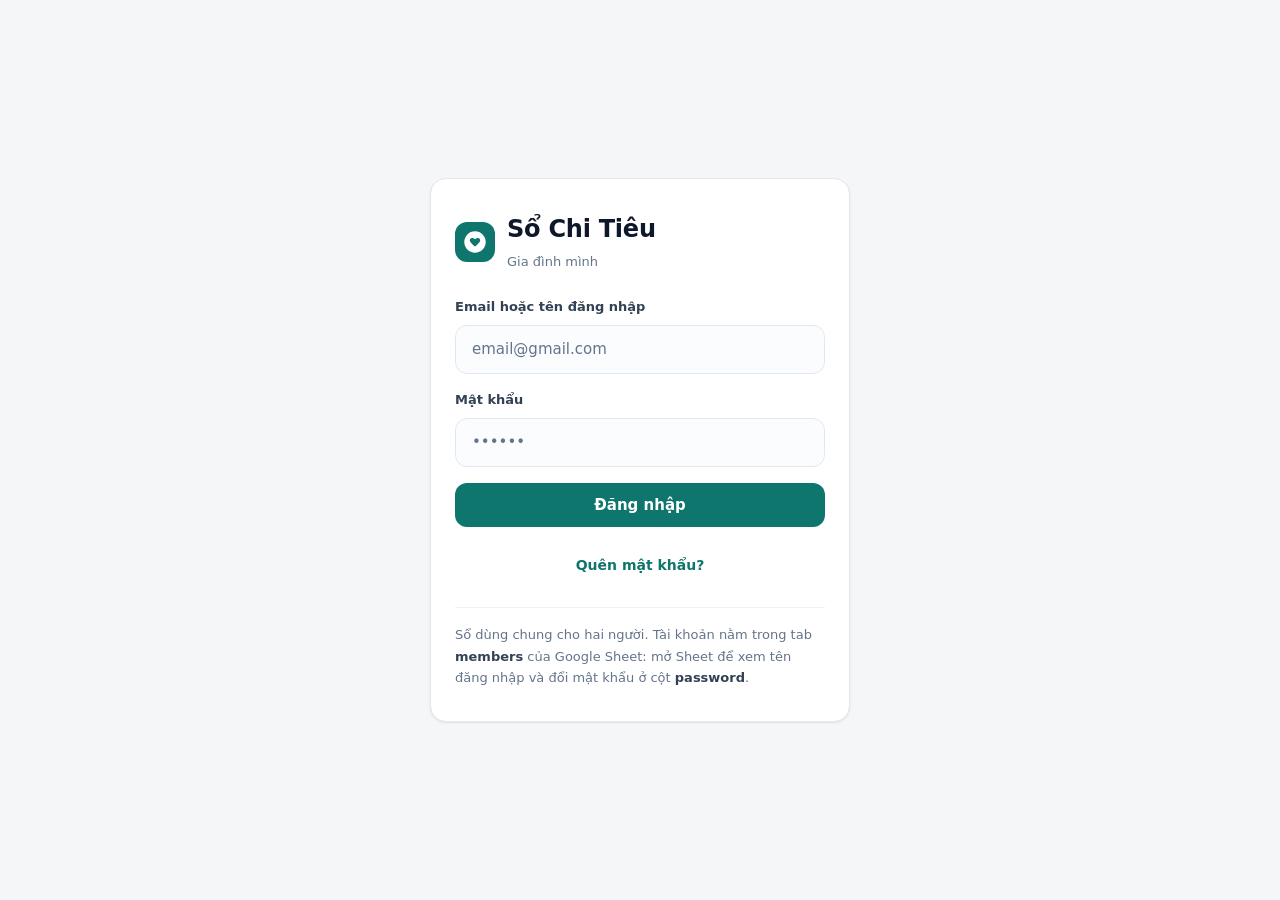
==== index.html @ 14a3bbaa "Giam tai: poll 30s, bo ensureSheets o moi request, ghi chu gioi han hosting" ====
﻿<!DOCTYPE html>
<html lang="vi">
<head>
  <meta charset="utf-8">
  <meta name="viewport" content="width=device-width, initial-scale=1, viewport-fit=cover">
  <meta name="theme-color" content="#F4F6F8">
  <title>Sổ Chi Tiêu Gia Đình</title>
  <link rel="icon" type="image/svg+xml" href="assets/favicon.svg">
  <link rel="stylesheet" href="assets/app.css?v=20261121c">
</head>
<body>

  <!-- ===== Đăng nhập ===== -->
  <div class="login-shell" id="loginView" hidden>
    <main class="login-card">
      <div class="login-brand">
        <span class="brand-mark" aria-hidden="true">
          <svg class="od-icon" style="--od-icon-size:28px" viewBox="0 0 24 24" fill="currentColor" aria-hidden="true" focusable="false"><path fill-rule="evenodd" clip-rule="evenodd" d="M21.2 12a9.2 9.2 0 1 1-18.4 0 9.2 9.2 0 0 1 18.4 0ZM12 15.8C10.7 14.9 8.2 13 7.6 11.2C7.2 9.7 8.1 8.5 9.5 8.5C10.5 8.5 11.4 9 12 9.7C12.6 9 13.5 8.5 14.5 8.5C15.9 8.5 16.8 9.7 16.4 11.2C15.8 13 13.3 14.9 12 15.8Z"/></svg>
        </span>
        <div>
          <h1 class="login-title">Sổ Chi Tiêu</h1>
          <p class="login-sub">Gia đình mình</p>
        </div>
      </div>

      <form class="login-form" id="loginForm" novalidate>
        <div class="field">
          <label for="loginEmail">Email hoặc tên đăng nhập</label>
          <input class="input" id="loginEmail" type="text" placeholder="email@gmail.com" autocomplete="username" spellcheck="false">
        </div>
        <div class="field">
          <label for="loginPass">Mật khẩu</label>
          <input class="input" id="loginPass" type="password" placeholder="••••••" autocomplete="current-password">
        </div>
        <div class="form-alert" id="loginAlert" role="alert" hidden>
          <svg class="od-icon" style="--od-icon-size:16px" viewBox="0 0 24 24" fill="none" stroke="currentColor" stroke-width="1.5" stroke-linecap="round" stroke-linejoin="round" aria-hidden="true"><path d="M12 4 3.2 20h17.6L12 4Z"/><path d="M12 10.2v4"/><path d="M12 17.3v.1"/></svg>
          <span>Email hoặc mật khẩu không đúng.</span>
        </div>
        <button class="btn btn--primary btn--block" id="loginBtn" type="submit">Đăng nhập</button>
        <div class="login-row" style="justify-content:center">
          <button class="btn btn--ghost btn--sm" type="button" data-act="forgot" style="color:var(--teal)">Quên mật khẩu?</button>
        </div>
      </form>

      <p class="login-hint">
        Sổ dùng chung cho hai người. Tài khoản nằm trong tab <b>members</b> của Google Sheet:
        mở Sheet để xem tên đăng nhập và đổi mật khẩu ở cột <b>password</b>.
      </p>
    </main>
  </div>

  <!-- ===== Ứng dụng ===== -->
  <div class="app" id="appView" hidden>
    <aside class="sidebar">
      <div class="brand">
        <span class="brand-mark" aria-hidden="true">
          <svg class="od-icon" style="--od-icon-size:26px" viewBox="0 0 24 24" fill="currentColor" aria-hidden="true" focusable="false"><path fill-rule="evenodd" clip-rule="evenodd" d="M21.2 12a9.2 9.2 0 1 1-18.4 0 9.2 9.2 0 0 1 18.4 0ZM12 15.8C10.7 14.9 8.2 13 7.6 11.2C7.2 9.7 8.1 8.5 9.5 8.5C10.5 8.5 11.4 9 12 9.7C12.6 9 13.5 8.5 14.5 8.5C15.9 8.5 16.8 9.7 16.4 11.2C15.8 13 13.3 14.9 12 15.8Z"/></svg>
        </span>
        <span class="brand-text">
          <span class="brand-name">Sổ Chi Tiêu</span>
          <span class="brand-sub">Gia đình mình</span>
        </span>
      </div>
      <nav class="side-nav" id="sideNav" aria-label="Điều hướng chính"></nav>
      <button class="side-user" id="sideUser" type="button" data-act="open-account" aria-label="Mở tài khoản"></button>
    </aside>

    <div class="app-body">
      <header class="topbar">
        <div class="brand brand--compact">
          <span class="brand-mark" aria-hidden="true">
            <svg class="od-icon" style="--od-icon-size:24px" viewBox="0 0 24 24" fill="currentColor" aria-hidden="true" focusable="false"><path fill-rule="evenodd" clip-rule="evenodd" d="M21.2 12a9.2 9.2 0 1 1-18.4 0 9.2 9.2 0 0 1 18.4 0ZM12 15.8C10.7 14.9 8.2 13 7.6 11.2C7.2 9.7 8.1 8.5 9.5 8.5C10.5 8.5 11.4 9 12 9.7C12.6 9 13.5 8.5 14.5 8.5C15.9 8.5 16.8 9.7 16.4 11.2C15.8 13 13.3 14.9 12 15.8Z"/></svg>
          </span>
          <span class="brand-text">
            <span class="brand-name">Sổ Chi Tiêu</span>
            <span class="brand-sub">Gia đình mình</span>
          </span>
        </div>
        <button class="avatar-btn" id="topAvatar" type="button" data-act="open-account" aria-label="Mở tài khoản"></button>
      </header>

      <main class="content" id="content" tabindex="-1"></main>

      <nav class="tabbar" id="tabbar" aria-label="Điều hướng chính"></nav>
    </div>
  </div>

  <!-- ===== Thêm thu nhập ===== -->
  <dialog class="sheet" id="incomeSheet" aria-labelledby="incomeTitle">
    <div class="sheet-grip" aria-hidden="true"></div>
    <div class="sheet-head">
      <div>
        <h2 id="incomeTitle">Thêm thu nhập</h2>
        <p class="sheet-sub" id="incomeSheetSub">Khoản tiền này sẽ cộng vào số dư chung.</p>
      </div>
      <button class="btn-icon" type="button" data-close aria-label="Đóng">
        <svg class="od-icon" style="--od-icon-size:20px" viewBox="0 0 24 24" fill="none" stroke="currentColor" stroke-width="1.5" stroke-linecap="round" stroke-linejoin="round"><path d="M6 6l12 12M18 6 6 18"/></svg>
      </button>
    </div>
    <form id="incomeForm" class="sheet-form" novalidate>
      <div class="sheet-body">
        <div class="field">
          <label for="incAmount">Số tiền</label>
          <div class="amount-field">
            <input id="incAmount" name="amount" inputmode="numeric" autocomplete="off" placeholder="0" aria-describedby="incAmountErr">
            <span class="amount-unit" aria-hidden="true">₫</span>
          </div>
          <p class="field-error" id="incAmountErr" hidden></p>
        </div>
        <div class="field">
          <label for="incDate">Ngày nhận</label>
          <input class="input" id="incDate" name="date" type="date">
        </div>
        <fieldset class="field">
          <legend>Người kiếm</legend>
          <div class="seg" id="incMember"></div>
        </fieldset>
        <div class="field">
          <label for="incNote">Ghi chú <span class="opt">(không bắt buộc)</span></label>
          <input class="input" id="incNote" name="note" maxlength="80" placeholder="Ví dụ: Lương tháng 11">
        </div>
      </div>
      <div class="sheet-foot">
        <button class="btn btn--primary btn--block" type="submit" id="incomeSubmit">Lưu</button>
      </div>
    </form>
  </dialog>

  <!-- ===== Thao tác khoản thu ===== -->
  <dialog class="sheet" id="incomeMenu" aria-labelledby="incomeMenuTitle">
    <div class="sheet-grip" aria-hidden="true"></div>
    <div class="sheet-head">
      <div>
        <h2 id="incomeMenuTitle">Khoản thu</h2>
        <p class="sheet-sub" id="incomeMenuSub"></p>
      </div>
      <button class="btn-icon" type="button" data-close aria-label="Đóng">
        <svg class="od-icon" style="--od-icon-size:20px" viewBox="0 0 24 24" fill="none" stroke="currentColor" stroke-width="1.5" stroke-linecap="round" stroke-linejoin="round"><path d="M6 6l12 12M18 6 6 18"/></svg>
      </button>
    </div>
    <div class="sheet-body menu-list" id="incomeMenuBody"></div>
  </dialog>

  <!-- ===== Tạo yêu cầu chi ===== -->
  <dialog class="sheet" id="expenseSheet" aria-labelledby="expenseTitle">
    <div class="sheet-grip" aria-hidden="true"></div>
    <div class="sheet-head">
      <div>
        <h2 id="expenseTitle">Tạo yêu cầu chi</h2>
        <p class="sheet-sub" id="expenseSheetSub">Cả hai cùng duyệt trước khi mua.</p>
      </div>
      <button class="btn-icon" type="button" data-close aria-label="Đóng">
        <svg class="od-icon" style="--od-icon-size:20px" viewBox="0 0 24 24" fill="none" stroke="currentColor" stroke-width="1.5" stroke-linecap="round" stroke-linejoin="round"><path d="M6 6l12 12M18 6 6 18"/></svg>
      </button>
    </div>
    <form id="expenseForm" class="sheet-form" novalidate>
      <div class="sheet-body">
        <div class="field">
          <label for="expTitle">Mua gì?</label>
          <input class="input" id="expTitle" name="title" maxlength="70" placeholder="Ví dụ: Máy hút bụi" aria-describedby="expTitleErr">
          <p class="field-error" id="expTitleErr" hidden></p>
        </div>
        <div class="field">
          <label for="expAmount">Số tiền</label>
          <div class="amount-field">
            <input id="expAmount" name="amount" inputmode="numeric" autocomplete="off" placeholder="0" aria-describedby="expAmountErr">
            <span class="amount-unit" aria-hidden="true">₫</span>
          </div>
          <p class="field-error" id="expAmountErr" hidden></p>
        </div>
        <div class="field">
          <label for="expCategory">Nhóm chi</label>
          <select class="input" id="expCategory" name="category">
            <optgroup label="Sinh hoạt">
              <option value="home">Nhà ở</option>
              <option value="utilities">Hóa đơn &amp; tiện ích</option>
              <option value="food">Ăn uống</option>
              <option value="transport">Đi lại</option>
              <option value="shopping">Mua sắm</option>
              <option value="pets">Thú cưng</option>
            </optgroup>
            <optgroup label="Gia đình">
              <option value="health">Sức khỏe</option>
              <option value="education">Giáo dục</option>
              <option value="gifts">Quà tặng &amp; hiếu hỉ</option>
            </optgroup>
            <optgroup label="Giải trí">
              <option value="entertainment">Giải trí</option>
              <option value="travel">Du lịch</option>
            </optgroup>
            <option value="other" selected>Khác</option>
          </select>
          <p class="field-hint">Chọn nhóm gần nhất, ghi cụ thể ở lý do.</p>
        </div>
        <div class="field">
          <label for="expReason">Lý do</label>
          <textarea class="textarea" id="expReason" name="reason" rows="3" maxlength="240" placeholder="Vì sao cần mua khoản này?" aria-describedby="expReasonErr"></textarea>
          <p class="field-error" id="expReasonErr" hidden></p>
        </div>
        <div class="form-note" id="expNotice"></div>
      </div>
      <div class="sheet-foot">
        <button class="btn btn--primary btn--block" type="submit" id="expenseSubmit">Gửi yêu cầu</button>
      </div>
    </form>
  </dialog>

  <!-- ===== Chi tiết yêu cầu ===== -->
  <dialog class="sheet" id="detailSheet" aria-labelledby="detailHeadTitle">
    <div class="sheet-grip" aria-hidden="true"></div>
    <div class="sheet-head">
      <div>
        <h2 id="detailHeadTitle">Chi tiết yêu cầu</h2>
        <p class="sheet-sub" id="detailSub"></p>
      </div>
      <button class="btn-icon" type="button" data-close aria-label="Đóng">
        <svg class="od-icon" style="--od-icon-size:20px" viewBox="0 0 24 24" fill="none" stroke="currentColor" stroke-width="1.5" stroke-linecap="round" stroke-linejoin="round"><path d="M6 6l12 12M18 6 6 18"/></svg>
      </button>
    </div>
    <div class="sheet-body" id="detailBody"></div>
    <div class="sheet-foot">
      <div class="detail-actions" id="detailActions"></div>
    </div>
  </dialog>

  <!-- ===== Xác nhận đã mua ===== -->
  <dialog class="sheet" id="purchaseSheet" aria-labelledby="purchaseTitle">
    <div class="sheet-grip" aria-hidden="true"></div>
    <div class="sheet-head">
      <div>
        <h2 id="purchaseTitle">Xác nhận đã mua</h2>
        <p class="sheet-sub">Số dư sẽ được trừ ngay sau khi xác nhận.</p>
      </div>
      <button class="btn-icon" type="button" data-close aria-label="Đóng">
        <svg class="od-icon" style="--od-icon-size:20px" viewBox="0 0 24 24" fill="none" stroke="currentColor" stroke-width="1.5" stroke-linecap="round" stroke-linejoin="round"><path d="M6 6l12 12M18 6 6 18"/></svg>
      </button>
    </div>
    <div class="sheet-body" id="purchaseBody"></div>
    <div class="sheet-foot" id="purchaseFoot"></div>
  </dialog>

  <!-- ===== Tài khoản ===== -->
  <dialog class="sheet" id="accountSheet" aria-labelledby="accountTitle">
    <div class="sheet-grip" aria-hidden="true"></div>
    <div class="sheet-head">
      <div>
        <h2 id="accountTitle">Tài khoản</h2>
        <p class="sheet-sub">Hai người ngang quyền trong sổ này.</p>
      </div>
      <button class="btn-icon" type="button" data-close aria-label="Đóng">
        <svg class="od-icon" style="--od-icon-size:20px" viewBox="0 0 24 24" fill="none" stroke="currentColor" stroke-width="1.5" stroke-linecap="round" stroke-linejoin="round"><path d="M6 6l12 12M18 6 6 18"/></svg>
      </button>
    </div>
    <div class="sheet-body" id="accountBody"></div>
  </dialog>

  <!-- ===== Bộ lọc ===== -->
  <dialog class="sheet" id="filterSheet" aria-labelledby="filterTitle">
    <div class="sheet-grip" aria-hidden="true"></div>
    <div class="sheet-head">
      <div>
        <h2 id="filterTitle">Bộ lọc</h2>
        <p class="sheet-sub" id="filterSub">Theo người và khoảng thời gian.</p>
      </div>
      <button class="btn-icon" type="button" data-close aria-label="Đóng">
        <svg class="od-icon" style="--od-icon-size:20px" viewBox="0 0 24 24" fill="none" stroke="currentColor" stroke-width="1.5" stroke-linecap="round" stroke-linejoin="round"><path d="M6 6l12 12M18 6 6 18"/></svg>
      </button>
    </div>
    <div class="sheet-body">
      <fieldset class="field">
        <legend id="filterPersonLabel">Người</legend>
        <div class="seg seg--3" id="filterPersons">
          <button class="seg-btn is-mini" type="button" data-act="filter-person" data-person="all" aria-pressed="true">Tất cả</button>
          <button class="seg-btn is-mini" type="button" data-act="filter-person" data-person="minh" aria-pressed="false">Minh</button>
          <button class="seg-btn is-mini" type="button" data-act="filter-person" data-person="lan" aria-pressed="false">Lan</button>
        </div>
      </fieldset>
      <fieldset class="field">
        <legend>Khoảng thời gian</legend>
        <div class="filter-presets" id="filterPresets">
          <button class="seg-btn is-mini" type="button" data-act="filter-preset" data-preset="all" aria-pressed="true">Tất cả</button>
          <button class="seg-btn is-mini" type="button" data-act="filter-preset" data-preset="thisMonth" aria-pressed="false">Tháng này</button>
          <button class="seg-btn is-mini" type="button" data-act="filter-preset" data-preset="lastMonth" aria-pressed="false">Tháng trước</button>
          <button class="seg-btn is-mini" type="button" data-act="filter-preset" data-preset="last3" aria-pressed="false">3 tháng gần đây</button>
        </div>
        <div class="filter-dates">
          <label class="field"><span>Từ ngày</span><input class="input" type="date" id="filterFrom" aria-describedby="filterHint filterErr"></label>
          <label class="field"><span>Đến ngày</span><input class="input" type="date" id="filterTo" aria-describedby="filterHint filterErr"></label>
        </div>
        <p class="field-hint" id="filterHint">Chọn nhanh hoặc nhập khoảng ngày.</p>
        <p class="field-error" id="filterErr" hidden></p>
      </fieldset>
    </div>
    <div class="sheet-foot">
      <button class="btn btn--secondary" type="button" data-act="filter-reset">Đặt lại</button>
      <button class="btn btn--primary" type="button" data-act="filter-apply">Áp dụng</button>
    </div>
  </dialog>

  <!-- ===== Quên mật khẩu ===== -->
  <dialog class="sheet" id="forgotSheet" aria-labelledby="forgotTitle">
    <div class="sheet-grip" aria-hidden="true"></div>
    <div class="sheet-head">
      <div>
        <h2 id="forgotTitle">Quên mật khẩu</h2>
        <p class="sheet-sub" id="forgotSub">Mật khẩu sẽ được gửi đến đúng email của tài khoản.</p>
      </div>
      <button class="btn-icon" type="button" data-close aria-label="Đóng">
        <svg class="od-icon" style="--od-icon-size:20px" viewBox="0 0 24 24" fill="none" stroke="currentColor" stroke-width="1.5" stroke-linecap="round" stroke-linejoin="round"><path d="M6 6l12 12M18 6 6 18"/></svg>
      </button>
    </div>
    <form id="forgotForm" class="sheet-form" novalidate>
      <div class="sheet-body">
        <div class="forgot-fields" id="forgotFields">
          <div class="field">
            <label for="forgotEmail">Email tài khoản</label>
            <input class="input" id="forgotEmail" type="email" autocomplete="email" inputmode="email" spellcheck="false" placeholder="email@gmail.com" aria-describedby="forgotEmailErr">
            <p class="field-error" id="forgotEmailErr" hidden></p>
          </div>
          <p class="form-note">
            <svg class="od-icon" style="--od-icon-size:16px" viewBox="0 0 24 24" fill="none" stroke="currentColor" stroke-width="1.5" stroke-linecap="round" stroke-linejoin="round" aria-hidden="true"><circle cx="12" cy="12" r="8.4"/><path d="M12 11v5"/><path d="M12 8.1v.1"/></svg>
            <span>Hệ thống gửi đến chính email này, không gửi cho người còn lại.</span>
          </p>
        </div>
        <div class="forgot-done" id="forgotDone" role="status" tabindex="-1" hidden>
          <span class="quiet-check" aria-hidden="true">
            <svg class="od-icon" style="--od-icon-size:18px" viewBox="0 0 24 24" fill="none" stroke="currentColor" stroke-width="1.5" stroke-linecap="round" stroke-linejoin="round"><path d="m5 12.6 4.4 4.4L19 7.5"/></svg>
          </span>
          <div>
            <p class="forgot-done-title">Đã gửi mật khẩu</p>
            <p class="forgot-done-text" id="forgotDoneText"></p>
            <p class="forgot-done-foot">Kiểm tra hộp thư đến và thư rác nếu chưa thấy email. Nếu không phải bạn yêu cầu, hãy bỏ qua email này.</p>
          </div>
        </div>
      </div>
      <div class="sheet-foot">
        <button class="btn btn--secondary" type="button" data-close id="forgotClose">Đóng</button>
        <button class="btn btn--primary" type="submit" id="forgotSubmit">Gửi mật khẩu</button>
      </div>
    </form>
  </dialog>

  <!-- ===== Hộp thoại xác nhận ===== -->
  <dialog class="sheet" id="confirmSheet" aria-labelledby="confirmTitle">
    <div class="sheet-grip" aria-hidden="true"></div>
    <div class="sheet-head">
      <div>
        <h2 id="confirmTitle">Xác nhận</h2>
      </div>
      <button class="btn-icon" type="button" data-close aria-label="Đóng">
        <svg class="od-icon" style="--od-icon-size:20px" viewBox="0 0 24 24" fill="none" stroke="currentColor" stroke-width="1.5" stroke-linecap="round" stroke-linejoin="round"><path d="M6 6l12 12M18 6 6 18"/></svg>
      </button>
    </div>
    <div class="sheet-body">
      <p class="purchase-q" id="confirmText"></p>
    </div>
    <div class="sheet-foot">
      <button class="btn btn--secondary" type="button" id="confirmCancel" data-close>Không, giữ lại</button>
      <button class="btn btn--danger-solid" type="button" id="confirmBtn">Xác nhận</button>
    </div>
  </dialog>

  <div class="toast" id="toast" role="status" aria-live="polite" hidden></div>

  <noscript>
    <p style="padding:24px;font-family:sans-serif">Trang này cần JavaScript để chạy prototype. Hãy mở bằng trình duyệt có bật JavaScript.</p>
  </noscript>

  <script type="module" src="assets/app.js?v=20261121c"></script>
</body>
</html>
---- assets/app.css ----
/* Sá»• Chi TiÃªu Gia ÄÃ¬nh â€” giao diá»‡n dÃ¹ng chung */

@font-face { font-family: 'Be Vietnam Pro'; font-style: normal; font-weight: 300; font-display: swap; src: url('./fonts/be-vietnam-pro-300-latin.woff2') format('woff2'); unicode-range: U+0000-00FF, U+0131, U+0152-0153, U+02BB-02BC, U+02C6, U+02DA, U+02DC, U+0304, U+0308, U+0329, U+2000-206F, U+2074, U+20AC, U+2122, U+2191, U+2193, U+2212, U+2215, U+FEFF, U+FFFD; }
@font-face { font-family: 'Be Vietnam Pro'; font-style: normal; font-weight: 300; font-display: swap; src: url('./fonts/be-vietnam-pro-300-vietnamese.woff2') format('woff2'); unicode-range: U+0102-0103, U+0110-0111, U+0128-0129, U+0168-0169, U+01A0-01A1, U+01AF-01B0, U+0300-0301, U+0303-0304, U+0306-0309, U+0323, U+0329, U+1EA0-1EF9, U+20AB; }
@font-face { font-family: 'Be Vietnam Pro'; font-style: normal; font-weight: 400; font-display: swap; src: url('./fonts/be-vietnam-pro-400-latin.woff2') format('woff2'); unicode-range: U+0000-00FF, U+0131, U+0152-0153, U+02BB-02BC, U+02C6, U+02DA, U+02DC, U+0304, U+0308, U+0329, U+2000-206F, U+2074, U+20AC, U+2122, U+2191, U+2193, U+2212, U+2215, U+FEFF, U+FFFD; }
@font-face { font-family: 'Be Vietnam Pro'; font-style: normal; font-weight: 400; font-display: swap; src: url('./fonts/be-vietnam-pro-400-vietnamese.woff2') format('woff2'); unicode-range: U+0102-0103, U+0110-0111, U+0128-0129, U+0168-0169, U+01A0-01A1, U+01AF-01B0, U+0300-0301, U+0303-0304, U+0306-0309, U+0323, U+0329, U+1EA0-1EF9, U+20AB; }
@font-face { font-family: 'Be Vietnam Pro'; font-style: normal; font-weight: 500; font-display: swap; src: url('./fonts/be-vietnam-pro-500-latin.woff2') format('woff2'); unicode-range: U+0000-00FF, U+0131, U+0152-0153, U+02BB-02BC, U+02C6, U+02DA, U+02DC, U+0304, U+0308, U+0329, U+2000-206F, U+2074, U+20AC, U+2122, U+2191, U+2193, U+2212, U+2215, U+FEFF, U+FFFD; }
@font-face { font-family: 'Be Vietnam Pro'; font-style: normal; font-weight: 500; font-display: swap; src: url('./fonts/be-vietnam-pro-500-vietnamese.woff2') format('woff2'); unicode-range: U+0102-0103, U+0110-0111, U+0128-0129, U+0168-0169, U+01A0-01A1, U+01AF-01B0, U+0300-0301, U+0303-0304, U+0306-0309, U+0323, U+0329, U+1EA0-1EF9, U+20AB; }
@font-face { font-family: 'Be Vietnam Pro'; font-style: normal; font-weight: 600; font-display: swap; src: url('./fonts/be-vietnam-pro-600-latin.woff2') format('woff2'); unicode-range: U+0000-00FF, U+0131, U+0152-0153, U+02BB-02BC, U+02C6, U+02DA, U+02DC, U+0304, U+0308, U+0329, U+2000-206F, U+2074, U+20AC, U+2122, U+2191, U+2193, U+2212, U+2215, U+FEFF, U+FFFD; }
@font-face { font-family: 'Be Vietnam Pro'; font-style: normal; font-weight: 600; font-display: swap; src: url('./fonts/be-vietnam-pro-600-vietnamese.woff2') format('woff2'); unicode-range: U+0102-0103, U+0110-0111, U+0128-0129, U+0168-0169, U+01A0-01A1, U+01AF-01B0, U+0300-0301, U+0303-0304, U+0306-0309, U+0323, U+0329, U+1EA0-1EF9, U+20AB; }
@font-face { font-family: 'Be Vietnam Pro'; font-style: normal; font-weight: 700; font-display: swap; src: url('./fonts/be-vietnam-pro-700-latin.woff2') format('woff2'); unicode-range: U+0000-00FF, U+0131, U+0152-0153, U+02BB-02BC, U+02C6, U+02DA, U+02DC, U+0304, U+0308, U+0329, U+2000-206F, U+2074, U+20AC, U+2122, U+2191, U+2193, U+2212, U+2215, U+FEFF, U+FFFD; }
@font-face { font-family: 'Be Vietnam Pro'; font-style: normal; font-weight: 700; font-display: swap; src: url('./fonts/be-vietnam-pro-700-vietnamese.woff2') format('woff2'); unicode-range: U+0102-0103, U+0110-0111, U+0128-0129, U+0168-0169, U+01A0-01A1, U+01AF-01B0, U+0300-0301, U+0303-0304, U+0306-0309, U+0323, U+0329, U+1EA0-1EF9, U+20AB; }
@font-face { font-family: 'Be Vietnam Pro'; font-style: normal; font-weight: 800; font-display: swap; src: url('./fonts/be-vietnam-pro-800-latin.woff2') format('woff2'); unicode-range: U+0000-00FF, U+0131, U+0152-0153, U+02BB-02BC, U+02C6, U+02DA, U+02DC, U+0304, U+0308, U+0329, U+2000-206F, U+2074, U+20AC, U+2122, U+2191, U+2193, U+2212, U+2215, U+FEFF, U+FFFD; }
@font-face { font-family: 'Be Vietnam Pro'; font-style: normal; font-weight: 800; font-display: swap; src: url('./fonts/be-vietnam-pro-800-vietnamese.woff2') format('woff2'); unicode-range: U+0102-0103, U+0110-0111, U+0128-0129, U+0168-0169, U+01A0-01A1, U+01AF-01B0, U+0300-0301, U+0303-0304, U+0306-0309, U+0323, U+0329, U+1EA0-1EF9, U+20AB; }

/* ===== Layout primitives (structure only) ===== */
@layer od-layout {
  [hidden]:not([hidden='until-found' i]) { display: none !important; }
  dialog:not([open]) { display: none !important; }

  :where(.od-stack,.od-row,.od-row-top,.od-cluster,.od-grid,.od-field,.od-stat,.od-cell,.od-tile) > :where(*) { min-width: 0; }

  .od-stack   { display: flex; flex-direction: column; gap: var(--od-gap, 8px); }
  .od-row     { display: flex; align-items: center; gap: var(--od-gap, 8px); }
  .od-row-top { display: flex; align-items: flex-start; gap: var(--od-gap, 8px); }
  .od-cluster { display: flex; flex-wrap: wrap; align-items: center; gap: var(--od-gap, 8px); }
  .od-fill    { flex: 1 1 0; min-width: 0; }
  .od-fixed   { flex: none; }
  .od-grid    { display: grid; gap: var(--od-gap, 12px); grid-template-columns: repeat(var(--od-cols, 3), minmax(0, 1fr)); }

  .od-stat, .od-field, .od-cell { display: grid; gap: var(--od-gap, 2px); }
  :where(.od-stat,.od-field,.od-cell) > :where(*) { display: block; }
  .od-tile { display: grid; grid-template-rows: auto 1fr; }
  :where(.od-tile) > :where(*) { display: block; }

  .od-media { display: block; width: 100%; height: auto; aspect-ratio: var(--od-ratio, auto); }
  .od-media-cover { object-fit: cover; }

  .od-icon { display: inline-block; inline-size: var(--od-icon-size, 1em); block-size: var(--od-icon-size, 1em); flex: none; vertical-align: -0.15em; }

  .od-truncate { display: block; max-width: 100%; overflow: hidden; white-space: nowrap; text-overflow: ellipsis; }
  .od-clamp-2, .od-clamp-3 { display: -webkit-box; -webkit-box-orient: vertical; overflow: hidden; overflow-wrap: anywhere; }
  .od-clamp-2 { -webkit-line-clamp: 2; }
  .od-clamp-3 { -webkit-line-clamp: 3; }
  .od-nowrap  { white-space: nowrap; }

  .od-screen { display: grid; grid-template-rows: auto minmax(0, 1fr) auto; height: 100%; }
  .od-scroll { overflow-y: auto; overscroll-behavior: contain; min-height: 0; }

  .od-rail { display: flex; gap: var(--od-gap, 8px); overflow-x: auto; scroll-snap-type: x proximity; scrollbar-width: none;
             padding-inline: var(--od-rail-pad, 16px); scroll-padding-inline: var(--od-rail-pad, 16px); }
  .od-rail::-webkit-scrollbar { display: none; }
  :where(.od-rail) > :where(*) { flex: none; scroll-snap-align: start; }
  :where(.od-rail) > :where(:last-child) { margin-inline-end: var(--od-rail-pad, 16px); }

  .od-spacer { flex: none; visibility: hidden; pointer-events: none; }
  .od-touch  { min-width: 44px; min-height: 44px; }
}
:root [hidden]:where(:not([hidden='until-found' i])) { display: none; }
/* /OD-LAYOUT-PRIMITIVES v1 */

/* ===== Tokens ===== */
:root {
  --canvas: #F4F6F8;
  --card: #FFFFFF;
  --ink: #0F172A;
  --ink-2: #334155;
  --muted: #64748B;
  --line: #E2E8F0;
  --line-soft: #EEF2F6;

  --teal: #0F766E;
  --teal-hover: #115E59;
  --teal-deep: #0E6B63;
  --teal-tint: #CCFBF1;
  --teal-tint-soft: #F0FDFA;

  --income: #059669;
  --income-text: #047857;
  --income-tint: #D1FAE5;
  --expense: #DC2626;
  --expense-tint: #FEE2E2;

  --amber-ink: #B45309;
  --amber-bg: #FEF3C7;
  --blue-ink: #1D4ED8;
  --blue-bg: #DBEAFE;
  --slate-ink: #475569;
  --slate-bg: #F1F5F9;
  --red-ink: #B91C1C;
  --red-deep: #991B1B;
  --red-bg: #FEE2E2;
  --gray-ink: #526074;
  --gray-bg: #F1F5F9;

  --muted-strong: #5B6B7F;
  --line-strong: #CBD5E1;
  --surface-subtle: #F8FAFC;
  --surface-field: #FBFCFD;
  --surface-disabled: #E9EEF3;
  --danger-border: #F87171;
  --danger-surface: #FFFBFB;
  --danger-line: #FECACA;
  --red-soft: #FFF1F2;
  --teal-line: #A7F3D0;
  --amber-line: #FDE68A;
  --amber-surface: #FFFBEB;
  --amber-deep: #78350F;
  --teal-bright: #5EEAD4;
  --ink-inverse: #F8FAFC;
  --on-brand: #FFFFFF;
  --on-brand-soft: rgba(255, 255, 255, .88);
  --on-brand-muted: rgba(255, 255, 255, .86);
  --on-brand-line: rgba(255, 255, 255, .2);
  --overlay: rgba(15, 23, 42, .44);
  --focus-halo: rgba(15, 118, 110, .14);
  --hero-overlay: rgba(0, 0, 0, .18);

  --text-caption: 13px;
  --text-control: 14px;
  --text-body: 15px;
  --text-title: 16px;
  --text-section: 17px;
  --text-sheet: 19px;
  --text-stat: 20px;
  --text-page: 24px;
  --text-amount: 28px;
  --text-display: 32px;

  --r-small: 8px;
  --r-control: 12px;
  --r-card: 16px;
  --r-sheet: 24px;
  --r-input: 12px;
  --r-pill: 999px;
  --r-round: 50%;

  --shadow-1: 0 1px 2px rgba(15, 23, 42, .04), 0 1px 3px rgba(15, 23, 42, .05);
  --shadow-2: 0 8px 24px rgba(15, 23, 42, .10);
  --shadow-sheet: 0 24px 64px rgba(15, 23, 42, .22);
  --shadow-sheet-up: 0 -12px 44px rgba(15, 23, 42, .20);
  --shadow-toast: 0 12px 32px rgba(15, 23, 42, .30);

  --font: 'Be Vietnam Pro', system-ui, -apple-system, 'Segoe UI', sans-serif;
  --ease: cubic-bezier(.2, .7, .3, 1);

  --avatar-minh: #0F766E;
  --avatar-lan: #9D174D;

  --chart-1: #0F766E;
  --chart-2: #367E77;
  --chart-3: #B0893E;
  --chart-4: #5D958D;
  --chart-5: #9A6B5A;
  --chart-6: #7A8B99;
  --chart-7: #6C8B78;
  --chart-8: #A98863;
  --chart-9: #5C7C8A;
  --chart-10: #8A7C6A;
  --chart-11: #6E7A8C;
  --chart-12: #8A9A8E;
}

/* ===== Base ===== */
*, *::before, *::after { box-sizing: border-box; }
html { -webkit-text-size-adjust: 100%; }
body {
  margin: 0; min-height: 100dvh;
  background: var(--canvas); color: var(--ink);
  font-family: var(--font); font-size: var(--text-body); line-height: 1.55;
  -webkit-font-smoothing: antialiased; text-rendering: optimizeLegibility;
}
h1, h2, h3, h4, p, figure { margin: 0; }
button, input, textarea, select { font: inherit; color: inherit; }
button { cursor: pointer; }
a { color: var(--teal); text-decoration: none; }
a:hover { color: var(--teal-hover); text-decoration: underline; }
fieldset { margin: 0; padding: 0; border: 0; min-width: 0; }
legend { padding: 0; }
:focus-visible { outline: 2px solid var(--teal); outline-offset: 2px; }
.sr-only { position: absolute; width: 1px; height: 1px; padding: 0; margin: -1px; overflow: hidden; clip: rect(0 0 0 0); white-space: nowrap; border: 0; }
.money { font-variant-numeric: tabular-nums; }

/* ===== Avatar ===== */
.avatar {
  width: 40px; height: 40px; flex: none;
  display: inline-flex; align-items: center; justify-content: center;
  border-radius: var(--r-round); background: var(--a, var(--teal)); color: var(--on-brand);
  font-size: var(--text-body); font-weight: 600; line-height: 1; user-select: none;
}
.avatar--sm { width: 32px; height: 32px; font-size: var(--text-caption); }
.avatar--xs { width: 24px; height: 24px; font-size: 12px; }
.avatar--lan { --a: var(--avatar-lan); }
.avatar--minh { --a: var(--avatar-minh); }

/* ===== Buttons ===== */
.btn {
  display: inline-flex; align-items: center; justify-content: center; gap: 8px;
  min-height: 44px; padding: 0 16px;
  border: 1px solid transparent; border-radius: var(--r-control);
  background: transparent; color: var(--ink);
  font-size: var(--text-body); font-weight: 600; line-height: 1.2; white-space: nowrap;
  transition: background-color .16s var(--ease), border-color .16s var(--ease), color .16s var(--ease), box-shadow .16s var(--ease);
}
.btn.btn:disabled { cursor: not-allowed; opacity: 1; background: var(--surface-disabled); color: var(--muted-strong); border-color: var(--line); box-shadow: none; }
.btn--primary { background: var(--teal); color: var(--on-brand); }
.btn--primary:hover:not(:disabled) { background: var(--teal-hover); }
.btn--secondary { background: var(--card); color: var(--ink); border-color: var(--line); box-shadow: var(--shadow-1); }
.btn--secondary:hover:not(:disabled) { background: var(--surface-subtle); border-color: var(--line-strong); }
.btn--ghost { color: var(--muted); }
.btn--ghost:hover:not(:disabled) { background: var(--slate-bg); color: var(--ink); }
.btn--danger { background: var(--red-bg); color: var(--red-ink); }
.btn--danger:hover:not(:disabled) { background: var(--danger-line); }
.btn--danger-solid { background: var(--expense); color: var(--on-brand); }
.btn--danger-solid:hover:not(:disabled) { background: var(--red-ink); }
.btn--sm { min-height: 44px; padding: 0 12px; font-size: var(--text-control); border-radius: var(--r-control); }
.btn--block { width: 100%; }
.btn-icon {
  display: inline-flex; align-items: center; justify-content: center;
  width: 44px; height: 44px; padding: 0; flex: none;
  border: 1px solid transparent; border-radius: var(--r-control);
  background: transparent; color: var(--muted);
  transition: background-color .16s var(--ease), color .16s var(--ease);
}
.btn-icon:hover { background: var(--slate-bg); color: var(--ink); }
.btn-icon--solid { background: var(--card); border-color: var(--line); box-shadow: var(--shadow-1); }
.btn-icon--danger:hover { background: var(--red-bg); color: var(--red-ink); }
body.is-busy { cursor: progress; }
.btn.is-loading { cursor: progress; }
.btn-spinner {
  width: 16px; height: 16px; flex: none;
  border: 2px solid currentColor; border-right-color: transparent;
  border-radius: var(--r-round);
  animation: btn-spin .7s linear infinite;
}
@keyframes btn-spin { to { transform: rotate(360deg); } }
.btn-icon:disabled, .seg-btn:disabled, .menu-row:disabled,
.view-option:disabled, .req-open:disabled { opacity: .45; cursor: not-allowed; }

/* ===== Pills ===== */
.pill {
  display: inline-flex; align-items: center; gap: 4px;
  height: 24px; padding: 0 8px; border-radius: var(--r-pill);
  font-size: var(--text-caption); font-weight: 600; line-height: 1; letter-spacing: .01em; white-space: nowrap;
}
.pill--pending { background: var(--amber-bg); color: var(--amber-ink); }
.pill--approved { background: var(--blue-bg); color: var(--blue-ink); }
.pill--purchased { background: var(--slate-bg); color: var(--slate-ink); }
.pill--rejected { background: var(--red-bg); color: var(--red-ink); }
.pill--cancelled { background: var(--gray-bg); color: var(--gray-ink); }
.pill--income { background: var(--income-tint); color: var(--income-text); }
.pill--expense { background: var(--expense-tint); color: var(--red-ink); }
.pill--loan { background: var(--card); color: var(--red-ink); }
.count-pill {
  display: inline-flex; align-items: center; justify-content: center;
  min-width: 22px; height: 22px; padding: 0 4px; border-radius: var(--r-pill);
  background: var(--teal-tint); color: var(--teal);
  font-size: var(--text-caption); font-weight: 700; line-height: 1; font-variant-numeric: tabular-nums;
}

/* ===== Login ===== */
.login-shell {
  min-height: 100dvh; display: grid; place-items: center;
  padding: calc(24px + env(safe-area-inset-top)) 16px calc(24px + env(safe-area-inset-bottom));
  background: var(--canvas);
}
.login-card {
  width: 100%; max-width: 420px; background: var(--card);
  border: 1px solid var(--line); border-radius: var(--r-card);
  padding: 32px 24px; box-shadow: var(--shadow-1);
}
.login-brand { display: flex; align-items: center; gap: 12px; margin-bottom: 24px; }
.login-title { font-size: var(--text-page); font-weight: 600; letter-spacing: -.01em; }
.login-sub { font-size: var(--text-caption); color: var(--muted); margin-top: 4px; }
.login-form { display: grid; gap: 16px; }
.login-row { display: flex; align-items: center; justify-content: space-between; gap: 12px; }
.login-hint { margin-top: 20px; padding-top: 16px; border-top: 1px solid var(--line-soft); font-size: var(--text-caption); color: var(--muted); line-height: 1.65; }
.login-hint b { color: var(--ink-2); font-weight: 600; }
.form-alert {
  display: flex; gap: 8px; align-items: flex-start;
  padding: 12px; border-radius: var(--r-control);
  background: var(--red-bg); color: var(--red-ink);
  font-size: var(--text-caption); font-weight: 500; line-height: 1.45;
}
.form-alert .od-icon { margin-top: 1px; }

/* ===== Brand ===== */
.brand { display: flex; align-items: center; gap: 12px; min-width: 0; }
.brand-mark {
  width: 40px; height: 40px; flex: none;
  display: inline-flex; align-items: center; justify-content: center;
  border-radius: var(--r-control); background: var(--teal); color: var(--on-brand);
}
.brand-text { min-width: 0; }
.brand-name { display: block; font-size: var(--text-body); font-weight: 600; line-height: 1.25; letter-spacing: -.01em; color: var(--ink); }
.brand-sub { display: block; font-size: var(--text-caption); color: var(--muted-strong); line-height: 1.3; }
.brand--compact .brand-mark { width: 36px; height: 36px; border-radius: var(--r-control); }

/* ===== Shell ===== */
.app { min-height: 100dvh; }
.sidebar { display: none; }
.app-body { min-height: 100dvh; display: flex; flex-direction: column; }
.topbar {
  position: sticky; top: 0; z-index: 30;
  display: flex; align-items: center; justify-content: space-between; gap: 12px;
  padding: calc(12px + env(safe-area-inset-top)) 16px 12px;
  background: var(--canvas);
  border-bottom: 1px solid var(--line);
}
.avatar-btn { display: inline-flex; align-items: center; justify-content: center; width: 44px; height: 44px; padding: 0; border: 0; border-radius: var(--r-round); background: transparent; }
.avatar-btn .avatar { transition: box-shadow .16s var(--ease); }
.avatar-btn:hover .avatar { box-shadow: 0 0 0 3px var(--focus-halo); }
.content { flex: 1; width: 100%; padding: 16px 16px calc(104px + env(safe-area-inset-bottom)); outline: none; }

.tabbar {
  position: fixed; inset: auto 0 0 0; z-index: 30;
  display: grid; grid-template-columns: repeat(3, minmax(0, 1fr));
  padding: 8px 8px calc(8px + env(safe-area-inset-bottom));
  background: var(--card);
  border-top: 1px solid var(--line);
}
.tab {
  position: relative; display: flex; flex-direction: column; align-items: center; justify-content: center; gap: 4px;
  min-height: 52px; padding: 4px 0; border: 0; border-radius: var(--r-control);
  background: transparent; color: var(--muted);
  font-size: var(--text-caption); font-weight: 500; line-height: 1.2;
  transition: color .16s var(--ease), background-color .16s var(--ease);
}
.tab:hover { background: var(--canvas); color: var(--ink-2); }
.tab[aria-current='page'] { color: var(--teal); font-weight: 600; }
.tab .nav-badge {
  position: absolute; top: 2px; left: calc(50% + 6px);
  display: inline-flex; align-items: center; justify-content: center;
  min-width: 20px; height: 20px; padding: 0 4px; border-radius: var(--r-pill);
  background: var(--amber-bg); color: var(--amber-ink);
  font-size: var(--text-caption); font-weight: 700; line-height: 1; text-align: center;
  border: 1.5px solid var(--card);
}

.side-nav { display: grid; gap: 4px; }
.side-link {
  display: flex; align-items: center; gap: 12px;
  min-height: 44px; padding: 0 12px; border: 0; border-radius: var(--r-control);
  background: transparent; color: var(--ink-2);
  font-size: var(--text-body); font-weight: 500; text-align: left;
}
.side-link:hover { background: var(--slate-bg); color: var(--ink); }
.side-link[aria-current='page'] { background: var(--teal-tint-soft); color: var(--teal); font-weight: 600; }
.side-link .nav-badge {
  margin-left: auto; display: inline-flex; align-items: center; justify-content: center;
  min-width: 22px; height: 22px; padding: 0 4px; border-radius: var(--r-pill);
  background: var(--amber-bg); color: var(--amber-ink);
  font-size: var(--text-caption); font-weight: 700; line-height: 1; text-align: center;
}
.side-user {
  display: flex; align-items: center; gap: 12px; width: 100%; margin-top: auto; padding: 12px;
  border: 1px solid var(--line); border-radius: var(--r-card); background: var(--card); text-align: left;
  transition: border-color .16s var(--ease), box-shadow .16s var(--ease);
}
.side-user:hover { border-color: var(--line-strong); box-shadow: var(--shadow-1); }
.side-user-text { min-width: 0; }
.side-user-name { display: block; font-size: var(--text-control); font-weight: 600; line-height: 1.3; }
.side-user-mail { display: block; font-size: var(--text-caption); color: var(--muted); }

@media (min-width: 1024px) {
  .app { display: grid; grid-template-columns: 240px minmax(0, 1fr); }
  .sidebar {
    display: flex; flex-direction: column; gap: 20px;
    position: sticky; top: 0; height: 100dvh; padding: 20px 16px;
    background: var(--card); border-right: 1px solid var(--line);
  }
  .topbar { display: none; }
  .tabbar { display: none; }
  .content { padding: 40px 32px 72px; max-width: 1100px; margin: 0 auto; }
}

/* ===== Page head ===== */
.page-head { display: flex; align-items: flex-end; justify-content: space-between; flex-wrap: wrap; gap: 12px; margin-bottom: 20px; }
.page-title { font-size: var(--text-page); font-weight: 600; letter-spacing: -.02em; line-height: 1.25; outline: none; }
.page-sub { margin-top: 4px; font-size: var(--text-caption); color: var(--muted-strong); }
.page-head-actions { display: flex; gap: 8px; flex-wrap: wrap; }
.section { margin-top: 24px; }
.section-head { display: flex; align-items: center; justify-content: space-between; gap: 12px; margin-bottom: 12px; }
.section-title { font-size: var(--text-section); font-weight: 600; letter-spacing: -.01em; }
.section-title-row { display: flex; align-items: center; gap: 8px; }
.section-link { display: inline-flex; align-items: center; min-height: 44px; border: 0; background: transparent; padding: 0 8px; color: var(--teal); font-size: var(--text-caption); font-weight: 600; border-radius: var(--r-small); }
.section-link:hover { background: var(--teal-tint-soft); }

/* ===== Balance & stats ===== */
.stat-row { display: grid; grid-template-columns: repeat(2, minmax(0, 1fr)); gap: 12px; }
.balance-card {
  grid-column: 1 / -1; padding: 20px; border-radius: var(--r-card);
  background: linear-gradient(180deg, var(--teal) 0%, var(--teal-deep) 100%);
  color: var(--on-brand); box-shadow: var(--shadow-2);
}
.balance-card.is-negative { background: linear-gradient(180deg, var(--red-ink) 0%, var(--red-deep) 100%); }
.balance-head { display: flex; align-items: center; justify-content: space-between; gap: 12px; }
.balance-label { font-size: var(--text-caption); font-weight: 500; color: var(--on-brand-soft); }
.balance-amount {
  display: block; margin-top: 4px;
  font-size: clamp(30px, 8.4vw, 40px); font-weight: 600; line-height: 1.15;
  letter-spacing: -.025em; font-variant-numeric: tabular-nums;
}
.balance-split {
  display: grid; grid-template-columns: 1fr 1fr; gap: 12px;
  margin-top: 20px; padding-top: 16px; border-top: 1px solid var(--on-brand-line);
}
.split-label { display: block; font-size: var(--text-caption); color: var(--on-brand-muted); }
.split-value { display: block; margin-top: 2px; font-size: var(--text-control); font-weight: 600; font-variant-numeric: tabular-nums; }
.balance-foot { margin-top: 12px; font-size: var(--text-caption); color: var(--on-brand-muted); }
.balance-warn {
  display: flex; align-items: center; gap: 8px;
  margin-top: 12px; padding: 8px 12px; border-radius: var(--r-control);
  background: var(--hero-overlay); font-size: var(--text-caption); font-weight: 500;
}
.stat-card {
  padding: 16px; border-radius: var(--r-card);
  background: var(--card); border: 1px solid var(--line); box-shadow: var(--shadow-1);
}
.stat-label { display: flex; align-items: center; gap: 8px; font-size: var(--text-caption); color: var(--muted); }
.stat-value {
  display: block; margin-top: 4px;
  font-size: clamp(16px, 4.4vw, 20px); font-weight: 600;
  font-variant-numeric: tabular-nums; letter-spacing: -.015em; line-height: 1.3;
}
.stat-value.is-income { color: var(--income-text); }
.stat-value.is-expense { color: var(--expense); }
.stat-sub { display: block; margin-top: 4px; font-size: var(--text-caption); color: var(--muted); }
@media (min-width: 1024px) {
  .stat-row { grid-template-columns: 1.55fr 1fr 1fr; gap: 16px; }
  .balance-card { grid-column: auto; padding: 24px; }
  .stat-card { padding: 20px; display: flex; flex-direction: column; justify-content: center; }
  .stat-value { font-size: var(--text-stat); }
}

/* ===== Generic card ===== */
.card { background: var(--card); border: 1px solid var(--line); border-radius: var(--r-card); box-shadow: var(--shadow-1); }
.card-pad { padding: 16px; }
.card-title { font-size: var(--text-body); font-weight: 600; letter-spacing: -.01em; }
.card-sub { font-size: var(--text-caption); color: var(--muted); margin-top: 2px; }

.overview-grid { display: grid; gap: 20px; margin-top: 24px; }
.overview-grid .section { margin-top: 0; }
.overview-col { display: grid; gap: 20px; align-content: start; }
@media (min-width: 1024px) {
  .overview-grid { grid-template-columns: minmax(0, 1.55fr) minmax(0, 1fr); gap: 24px; align-items: start; }
  .overview-col { gap: 24px; }
  .overview-col > .chart-section { order: 1; }
  .overview-col > .todo-section { order: 2; }
}

/* ===== Request card ===== */
.req-list { display: grid; gap: 12px; }
.req-card {
  background: var(--card); border: 1px solid var(--line);
  border-radius: var(--r-card); box-shadow: var(--shadow-1); padding: 16px;
}
.req-card.is-closed { background: var(--surface-subtle); }
@media (hover: hover) { .req-card:hover { border-color: var(--line-strong); } }
.req-card.is-closed .req-title { color: var(--ink-2); }
.req-card.is-closed .req-amount { color: var(--muted); }
.req-head { display: grid; grid-template-columns: minmax(0, 1fr) auto; gap: 8px; align-items: start; }
.req-title-wrap { display: flex; flex-wrap: wrap; align-items: center; gap: 8px; }
.req-title { font-size: var(--text-title); font-weight: 600; line-height: 1.35; letter-spacing: -.005em; overflow-wrap: anywhere; }
.req-amount { font-size: var(--text-title); font-weight: 600; line-height: 1.35; font-variant-numeric: tabular-nums; white-space: nowrap; letter-spacing: -.01em; }
.req-reason { margin-top: 8px; font-size: var(--text-caption); color: var(--muted); line-height: 1.5; overflow-wrap: anywhere; }
.req-meta { display: flex; align-items: center; gap: 8px; margin-top: 12px; font-size: var(--text-caption); color: var(--muted); }
.req-approvers { display: flex; flex-wrap: wrap; align-items: center; gap: 8px; margin-top: 12px; }
.approver {
  display: inline-flex; align-items: center; gap: 8px;
  height: 32px; padding: 0 8px 0 4px; border-radius: var(--r-pill);
  background: transparent; border: 1px solid var(--line); color: var(--ink-2);
  font-size: var(--text-caption); font-weight: 500; white-space: nowrap;
}
.approver .od-icon { --od-icon-size: 14px; }
.approver.is-ok .od-icon { color: var(--income-text); }
.approver.is-wait .od-icon { color: var(--amber-ink); }
.approver.is-no .od-icon { color: var(--red-ink); }
.approver-note { flex-basis: 100%; font-size: var(--text-caption); color: var(--muted); line-height: 1.45; }
.req-note { display: flex; align-items: center; gap: 8px; margin-top: 12px; font-size: var(--text-caption); color: var(--muted); }
.req-actions {
  display: flex; flex-wrap: wrap; align-items: center; justify-content: flex-end;
  gap: 8px; margin-top: 16px;
}
.req-actions .req-stamp { margin-right: auto; font-size: var(--text-caption); color: var(--muted); }
.req-actions .btn { min-height: 44px; padding: 0 16px; font-size: var(--text-control); }
.btn--accept { background: var(--teal); color: var(--on-brand); }
.btn--accept:hover:not(:disabled) { background: var(--teal-hover); }
.btn--reject { background: var(--red-soft); color: var(--red-ink); }
.btn--reject:hover:not(:disabled) { background: var(--red-bg); }
.btn--buy { background: var(--teal); color: var(--on-brand); }
.btn--buy:hover:not(:disabled) { background: var(--teal-hover); }
@media (min-width: 1024px) {
  .req-card { padding: 20px; }
  .req-actions { justify-content: flex-end; }
}

/* ===== Chips ===== */
.chip-rail { display: flex; gap: 8px; overflow-x: auto; padding: 4px 0 12px; scrollbar-width: none; }
.chip-rail::-webkit-scrollbar { display: none; }
.chip {
  display: inline-flex; align-items: center; gap: 8px; flex: none;
  min-height: 44px; padding: 0 12px;
  border: 1px solid var(--line); border-radius: var(--r-pill);
  background: var(--card); color: var(--ink-2);
  font-size: var(--text-caption); font-weight: 500; white-space: nowrap;
  box-shadow: var(--shadow-1); transition: background-color .16s var(--ease), border-color .16s var(--ease), color .16s var(--ease);
}
.chip:hover { border-color: var(--line-strong); }
.chip[aria-pressed='true'] { background: var(--teal); border-color: var(--teal); color: var(--on-brand); }
.chip b { font-weight: 600; font-variant-numeric: tabular-nums; opacity: .72; }
.chip[aria-pressed='true'] b { opacity: .92; }

/* ===== Filters ===== */
.filter-bar { display: flex; flex-wrap: wrap; align-items: stretch; gap: 8px; margin-bottom: 12px; }
.filter-trigger {
  flex: 1 1 0; min-width: 0; min-height: 48px;
  display: grid; align-content: center; gap: 2px;
  padding: 8px 12px; border: 1px solid var(--line); border-radius: var(--r-control);
  background: var(--card); text-align: left;
  transition: border-color .16s var(--ease), background-color .16s var(--ease);
}
.filter-trigger:hover { border-color: var(--line-strong); }
.filter-trigger.is-active { background: var(--teal-tint-soft); border-color: var(--teal-line); }
.filter-trigger-label { font-size: var(--text-caption); line-height: 1.2; color: var(--muted); white-space: nowrap; overflow: hidden; text-overflow: ellipsis; }
.filter-trigger-value { font-size: var(--text-control); line-height: 1.25; color: var(--ink); font-weight: 500; white-space: nowrap; overflow: hidden; text-overflow: ellipsis; }
.filter-trigger.is-active .filter-trigger-value { color: var(--teal); }
.filter-clear { flex: none; min-width: 48px; min-height: 48px; padding: 0 8px; border: 0; border-radius: var(--r-control); background: transparent; color: var(--teal); font-size: var(--text-caption); font-weight: 600; }
.filter-clear:hover { background: var(--teal-tint-soft); }
.filter-presets { display: grid; grid-template-columns: repeat(2, minmax(0, 1fr)); gap: 8px; }
.filter-dates { display: grid; grid-template-columns: repeat(2, minmax(0, 1fr)); gap: 12px; }
.filter-dates .field { gap: 8px; }
.filter-dates .field > span { font-size: var(--text-caption); font-weight: 600; color: var(--ink-2); }
@media (max-width: 360px) { .filter-dates { grid-template-columns: 1fr; } }

/* ===== Income list ===== */
.income-group + .income-group { margin-top: 24px; }
.group-head { display: flex; align-items: baseline; justify-content: space-between; gap: 12px; margin-bottom: 12px; padding: 0 2px; }
.group-title { font-size: var(--text-control); font-weight: 600; color: var(--ink-2); letter-spacing: .01em; }
.group-sum { font-size: var(--text-caption); font-weight: 600; color: var(--income-text); font-variant-numeric: tabular-nums; }
.income-table { overflow: hidden; }
.income-head { display: none; }
.income-row {
  display: grid; gap: 4px 12px; align-items: center;
  grid-template-columns: minmax(0, 1fr) auto auto;
  grid-template-areas:
    'who amount more'
    'info info date';
  padding: 12px 16px;
}
.income-row + .income-row { border-top: 1px solid var(--line-soft); }
.income-who { grid-area: who; display: flex; align-items: center; gap: 8px; min-width: 0; }
.income-info { grid-area: info; min-width: 0; padding-left: 40px; }
.income-name {
  display: block; flex: 1 1 auto; min-width: 0;
  font-size: var(--text-body); font-weight: 600; line-height: 1.35;
  white-space: nowrap; overflow: hidden; text-overflow: ellipsis;
}
.income-note {
  display: -webkit-box; -webkit-box-orient: vertical; -webkit-line-clamp: 2;
  overflow: hidden; overflow-wrap: anywhere;
  font-size: var(--text-caption); color: var(--muted); line-height: 1.45;
}
.income-date { grid-area: date; align-self: start; font-size: var(--text-caption); color: var(--muted); font-variant-numeric: tabular-nums; text-align: right; }
.income-amount { grid-area: amount; font-size: var(--text-body); font-weight: 600; color: var(--income-text); font-variant-numeric: tabular-nums; white-space: nowrap; text-align: right; }
.income-more { grid-area: more; justify-self: end; }
.income-more.btn-icon { width: 44px; height: 44px; }
@media (min-width: 1024px) {
  .income-head {
    display: grid; grid-template-columns: minmax(0, 1.5fr) minmax(0, 2.4fr) 120px 160px 44px;
    gap: 16px; padding: 12px 20px;
    background: var(--surface-subtle); border-bottom: 1px solid var(--line);
    font-size: var(--text-caption); font-weight: 500; color: var(--muted);
  }
  .income-row {
    grid-template-columns: minmax(0, 1.5fr) minmax(0, 2.4fr) 120px 160px 44px;
    grid-template-areas: 'who info date amount more';
    gap: 16px; padding: 12px 20px;
  }
  .income-info { padding-left: 0; }
  .income-note { display: block; white-space: nowrap; overflow: hidden; text-overflow: ellipsis; -webkit-line-clamp: unset; }
  .income-row:hover { background: var(--surface-subtle); }
  .income-date { align-self: center; font-size: var(--text-caption); text-align: left; }
  .income-amount { text-align: right; }
}

/* ===== Forms ===== */
.field { display: grid; gap: 8px; }
.field label, .field legend { font-size: var(--text-caption); font-weight: 600; color: var(--ink-2); }
.field .opt { font-weight: 400; color: var(--muted); }
.field-hint { font-size: var(--text-caption); color: var(--muted); line-height: 1.45; }
.field-error { font-size: var(--text-caption); font-weight: 500; color: var(--red-ink); line-height: 1.4; }
.input, .textarea, .select {
  width: 100%; min-height: 48px; padding: 12px 16px;
  border: 1px solid var(--line); border-radius: var(--r-input);
  background: var(--surface-field); color: var(--ink); font-size: var(--text-body);
  transition: border-color .16s var(--ease), box-shadow .16s var(--ease), background-color .16s var(--ease);
}
.input::placeholder, .textarea::placeholder { color: var(--muted); }
.input:hover, .textarea:hover { border-color: var(--line-strong); }
.input:focus, .textarea:focus, .select:focus {
  outline: none; border-color: var(--teal); background: var(--card);
  box-shadow: 0 0 0 3px var(--focus-halo);
}
.input[aria-invalid='true'], .textarea[aria-invalid='true'] { border-color: var(--danger-border); background: var(--danger-surface); }
.textarea { min-height: 96px; resize: vertical; line-height: 1.5; }
.field .input { min-height: 48px; }
.od-row > .input { flex: 1 1 auto; width: auto; min-width: 0; }

.amount-field { display: flex; align-items: center; gap: 8px; padding: 0 16px; min-height: 64px; min-width: 0; border: 1px solid var(--line); border-radius: var(--r-input); background: var(--surface-field); transition: border-color .16s var(--ease), box-shadow .16s var(--ease), background-color .16s var(--ease); }
.amount-field:hover { border-color: var(--line-strong); }
.amount-field:focus-within { border-color: var(--teal); background: var(--card); box-shadow: 0 0 0 3px var(--focus-halo); }
.amount-field.is-error { border-color: var(--danger-border); background: var(--danger-surface); }
.amount-field:has(input[aria-invalid='true']) { border-color: var(--danger-border); background: var(--danger-surface); }
.amount-field input { flex: 1 1 0; width: 0; min-width: 0; border: 0; outline: none; background: transparent; text-align: right; font-size: var(--text-amount); font-weight: 600; letter-spacing: -.02em; font-variant-numeric: tabular-nums; padding: 12px 0; }
.amount-field input::placeholder { color: var(--muted); }
.amount-unit { font-size: var(--text-section); font-weight: 600; color: var(--muted); }

.seg { display: grid; grid-template-columns: 1fr 1fr; gap: 8px; }
.seg--3 { grid-template-columns: repeat(3, minmax(0, 1fr)); }
.seg-btn {
  display: flex; align-items: center; justify-content: center; gap: 8px;
  min-height: 52px; padding: 0 12px;
  border: 1px solid var(--line); border-radius: var(--r-control);
  background: var(--card); color: var(--ink-2);
  font-size: var(--text-body); font-weight: 500;
  transition: border-color .16s var(--ease), background-color .16s var(--ease), color .16s var(--ease);
}
.seg-btn:hover { border-color: var(--line-strong); }
.seg-btn[aria-pressed='true'] { border-color: var(--teal); background: var(--teal-tint-soft); color: var(--teal); font-weight: 600; box-shadow: inset 0 0 0 1px var(--teal); }
.seg-btn.is-mini { min-height: 44px; }
.form-note {
  display: flex; gap: 8px; align-items: flex-start;
  padding: 12px; border-radius: var(--r-control);
  background: var(--teal-tint-soft); color: var(--teal-hover);
  font-size: var(--text-caption); line-height: 1.5;
}
.form-note .od-icon { margin-top: 1px; }

/* ===== Forgot password ===== */
.forgot-fields { display: grid; gap: 16px; }
.forgot-done {
  display: flex; align-items: flex-start; gap: 12px;
  padding: 16px; border: 1px solid var(--teal-line);
  border-radius: var(--r-control); background: var(--teal-tint-soft);
}
.forgot-done .quiet-check { background: var(--card); }
.forgot-done > div { min-width: 0; }
.forgot-done-title { font-size: var(--text-title); font-weight: 600; color: var(--teal-hover); }
.forgot-done-text { margin-top: 4px; font-size: var(--text-control); line-height: 1.55; color: var(--ink-2); overflow-wrap: anywhere; }
.forgot-done-text b { color: var(--ink); font-weight: 600; }
.forgot-done-foot { margin-top: 8px; font-size: var(--text-caption); line-height: 1.45; color: var(--teal-hover); }

/* ===== Dialogs / sheets ===== */
dialog.sheet {
  position: fixed; inset: auto 0 0 0; margin: 0 auto;
  width: 100%; max-width: 560px; max-height: 92dvh;
  border: 0; padding: 0; border-radius: var(--r-sheet) var(--r-sheet) 0 0;
  background: var(--card); color: var(--ink);
  box-shadow: var(--shadow-sheet-up);
  overflow: hidden;
}
dialog.sheet[open] { display: flex; flex-direction: column; animation: sheet-up .24s var(--ease); }
dialog.sheet::backdrop { background: var(--overlay); }
@keyframes sheet-up { from { transform: translateY(28px); opacity: .6; } to { transform: none; opacity: 1; } }
@media (min-width: 720px) {
  dialog.sheet { inset: 0; margin: auto; max-width: 480px; max-height: 86vh; border-radius: var(--r-sheet); box-shadow: var(--shadow-sheet); }
  dialog.sheet[open] { animation: modal-in .22s var(--ease); }
  @keyframes modal-in { from { opacity: 0; transform: translateY(10px) scale(.985); } to { opacity: 1; transform: none; } }
}
.sheet-grip { width: 40px; height: 4px; border-radius: var(--r-pill); background: var(--line-strong); margin: 8px auto 0; flex: none; }
@media (min-width: 720px) { .sheet-grip { display: none; } }
.sheet-head { display: flex; align-items: flex-start; justify-content: space-between; gap: 12px; padding: 12px 16px 12px 20px; flex: none; }
.sheet-head > div { min-width: 0; }
.sheet-head h2 { font-size: var(--text-sheet); font-weight: 600; letter-spacing: -.015em; line-height: 1.3; overflow-wrap: anywhere; }
.sheet-sub { margin-top: 4px; font-size: var(--text-caption); color: var(--muted); }
.sheet-body { overflow-y: auto; padding: 4px 20px 20px; display: grid; gap: 16px; min-height: 0; }
.sheet-foot { flex: none; display: flex; gap: 12px; padding: 12px 20px calc(12px + env(safe-area-inset-bottom)); border-top: 1px solid var(--line); background: var(--card); }
.sheet-foot .btn { flex: 1; }
.sheet-foot .btn--ghost { flex: none; }
.sheet-form { display: contents; }
@media (min-width: 720px) { .sheet-foot { padding-bottom: 16px; } }

/* ===== Detail sheet ===== */
.detail-hero { padding: 4px 0 2px; }
.detail-amount { display: block; font-size: var(--text-display); font-weight: 600; letter-spacing: -.025em; font-variant-numeric: tabular-nums; line-height: 1.2; }
.detail-title { display: block; margin-top: 4px; font-size: var(--text-title); font-weight: 600; }
.detail-reason { margin-top: 12px; font-size: var(--text-control); color: var(--ink-2); line-height: 1.55; overflow-wrap: anywhere; }
.detail-facts { display: grid; gap: 12px; margin: 0; padding: 16px; border-radius: var(--r-control); background: var(--surface-subtle); border: 1px solid var(--line-soft); }
.fact { display: flex; align-items: center; justify-content: space-between; gap: 12px; font-size: var(--text-caption); }
.fact dt { color: var(--muted); }
.fact dd { margin: 0; min-width: 0; font-weight: 500; color: var(--ink-2); text-align: right; overflow-wrap: anywhere; }
.timeline { display: grid; gap: 0; }
.tl-item { position: relative; display: grid; grid-template-columns: 24px minmax(0, 1fr); gap: 12px; padding-bottom: 16px; }
.tl-item:last-child { padding-bottom: 0; }
.tl-item::before { content: ''; position: absolute; left: 11px; top: 24px; bottom: 0; width: 2px; background: var(--line); }
.tl-item:last-child::before { display: none; }
.tl-dot { width: 24px; height: 24px; border-radius: var(--r-round); display: flex; align-items: center; justify-content: center; background: var(--slate-bg); color: var(--slate-ink); z-index: 1; }
.tl-item.is-done .tl-dot { background: var(--income-tint); color: var(--income-text); }
.tl-item.is-warn .tl-dot { background: var(--amber-bg); color: var(--amber-ink); }
.tl-item.is-bad .tl-dot { background: var(--red-bg); color: var(--red-ink); }
.tl-item.is-wait .tl-dot { background: var(--surface-subtle); border: 1px dashed var(--line-strong); color: var(--muted); }
.tl-text { min-width: 0; }
.tl-title { display: block; font-size: var(--text-caption); font-weight: 600; line-height: 1.4; }
.tl-time { display: block; font-size: var(--text-caption); color: var(--muted); margin-top: 1px; }
.tl-item.is-wait .tl-title { color: var(--muted); font-weight: 500; }
.approver-cards { display: grid; grid-template-columns: 1fr 1fr; gap: 12px; }
.approver-card { padding: 12px; border-radius: var(--r-control); border: 1px solid var(--line); background: var(--card); display: grid; gap: 8px; }
.approver-card-top { display: flex; align-items: center; gap: 8px; }
.approver-card-name { font-size: var(--text-caption); font-weight: 600; }
.approver-card-state { display: flex; align-items: center; gap: 8px; font-size: var(--text-caption); font-weight: 500; }
.approver-card.is-ok { border-color: var(--line); }
.approver-card.is-ok .approver-card-state { color: var(--income-text); }
.approver-card.is-wait { border-color: var(--line); }
.approver-card.is-wait .approver-card-state { color: var(--amber-ink); }
.approver-card.is-no { border-color: var(--line); }
.approver-card.is-no .approver-card-state { color: var(--red-ink); }

/* ===== Empty / skeleton / banner / toast ===== */
.empty {
  display: grid; justify-items: center; text-align: center; gap: 8px;
  padding: 40px 24px; background: var(--card);
  border: 1px solid var(--line); border-radius: var(--r-card); box-shadow: var(--shadow-1);
}
.empty-art { width: 64px; height: 64px; border-radius: var(--r-card); display: flex; align-items: center; justify-content: center; background: var(--teal-tint-soft); color: var(--teal); margin-bottom: 8px; }
.empty-title { font-size: var(--text-title); font-weight: 600; }
.empty-text { font-size: var(--text-body); color: var(--muted); max-width: 34ch; line-height: 1.55; }
.empty .btn { margin-top: 12px; }

.skeleton-line, .skeleton-block { background: linear-gradient(90deg, var(--slate-bg) 25%, var(--surface-subtle) 37%, var(--slate-bg) 63%); background-size: 400% 100%; animation: shimmer 1.4s ease infinite; border-radius: var(--r-small); }
@keyframes shimmer { 0% { background-position: 100% 0; } 100% { background-position: 0 0; } }
.skeleton-block { border-radius: var(--r-card); }
.skeleton-row { display: flex; align-items: center; gap: 12px; padding: 16px; border-bottom: 1px solid var(--line-soft); }
.skeleton-row:last-child { border-bottom: 0; }

.banner {
  display: flex; gap: 12px; align-items: flex-start;
  padding: 12px 16px; border-radius: var(--r-card);
  background: var(--amber-surface); border: 1px solid var(--amber-line); color: var(--amber-deep);
}
.banner-icon { width: 32px; height: 32px; flex: none; border-radius: var(--r-control); background: var(--amber-bg); color: var(--amber-ink); display: flex; align-items: center; justify-content: center; }
.banner-title { font-size: var(--text-body); font-weight: 600; }
.banner-text { font-size: var(--text-caption); line-height: 1.5; opacity: .9; }

.toast {
  position: fixed; left: 50%; bottom: calc(76px + env(safe-area-inset-bottom));
  transform: translate(-50%, 12px);
  display: flex; align-items: center; gap: 8px;
  max-width: calc(100vw - 32px); padding: 12px 16px;
  border-radius: var(--r-pill); background: var(--ink); color: var(--ink-inverse);
  font-size: var(--text-caption); font-weight: 500; line-height: 1.3;
  box-shadow: var(--shadow-toast);
  z-index: 90; opacity: 0; pointer-events: none;
  transition: opacity .2s var(--ease), transform .2s var(--ease);
}
.toast.is-visible { opacity: 1; transform: translate(-50%, 0); }
.toast .od-icon { color: var(--teal-bright); }
@media (min-width: 1024px) { .toast { bottom: 28px; } }

/* ===== Mini income summary ===== */
.person-row { display: flex; align-items: center; gap: 12px; padding: 12px 0; }
.person-row + .person-row { border-top: 1px solid var(--line-soft); }
.person-name { font-size: var(--text-control); font-weight: 500; }
.person-role { font-size: var(--text-caption); color: var(--muted); }
.person-amount { margin-left: auto; font-size: var(--text-control); font-weight: 600; font-variant-numeric: tabular-nums; color: var(--income-text); }

/* ===== Chart ===== */
.chart-card { padding: 16px; }
.chart-period { font-size: var(--text-caption); color: var(--muted); white-space: nowrap; }
.chart-summary { display: flex; flex-wrap: wrap; align-items: flex-end; justify-content: space-between; gap: 8px 16px; }
.chart-total-block { min-width: 0; }
.chart-total-label { display: block; font-size: var(--text-caption); color: var(--muted); }
.chart-total { display: block; margin-top: 2px; font-size: var(--text-amount); font-weight: 600; letter-spacing: -.02em; line-height: 1.15; font-variant-numeric: tabular-nums; white-space: nowrap; }
.chart-income { flex: none; margin-left: auto; text-align: right; }
.chart-income-label { display: block; font-size: var(--text-caption); color: var(--muted); }
.chart-income-value { display: block; margin-top: 2px; font-size: var(--text-title); font-weight: 600; color: var(--ink-2); font-variant-numeric: tabular-nums; }
.chart-income.is-over .chart-income-value { color: var(--expense); }
.chart-stack { display: flex; height: 12px; margin-top: 16px; border-radius: var(--r-pill); background: var(--surface-subtle); overflow: hidden; }
.chart-seg { flex: 1 1 0; min-width: 3px; }
.chart-seg + .chart-seg { box-shadow: inset 1px 0 0 var(--card); }
.chart-legend { display: grid; grid-template-columns: 1fr; gap: 0 24px; margin: 12px 0 0; padding: 0; list-style: none; }
.chart-item { display: grid; grid-template-columns: 4px minmax(0, 1fr) auto 36px; column-gap: 8px; align-items: center; padding: 8px 0; font-size: var(--text-caption); }
.chart-key { width: 4px; height: 12px; border-radius: var(--r-pill); }
.chart-name { color: var(--ink-2); font-weight: 500; white-space: nowrap; overflow: hidden; text-overflow: ellipsis; }
.chart-amount { color: var(--muted); font-variant-numeric: tabular-nums; white-space: nowrap; }
.chart-pct { color: var(--ink); font-weight: 600; text-align: right; font-variant-numeric: tabular-nums; }
@media (min-width: 1200px) {
  .chart-legend { grid-template-columns: repeat(2, minmax(0, 1fr)); }
}

/* ===== Activity ===== */
.activity { display: grid; }
.activity-item { display: grid; grid-template-columns: 8px minmax(0, 1fr) auto; gap: 12px; align-items: start; padding: 12px 0; }
.activity-item + .activity-item { border-top: 1px solid var(--line-soft); }
.activity-dot { width: 8px; height: 8px; border-radius: var(--r-round); background: var(--muted); margin-top: 6px; }
.activity-dot.is-income { background: var(--income); }
.activity-dot.is-expense { background: var(--expense); }
.activity-text { min-width: 0; }
.activity-line { font-size: var(--text-caption); line-height: 1.45; overflow-wrap: anywhere; }
.activity-line b { font-weight: 600; }
.activity-time { display: block; font-size: var(--text-caption); color: var(--muted); margin-top: 1px; }
.activity-amount { font-size: var(--text-caption); font-weight: 600; font-variant-numeric: tabular-nums; white-space: nowrap; color: var(--muted); padding-top: 1px; }
.activity-amount.is-income { color: var(--income-text); }
.activity-amount.is-expense { color: var(--expense); }
.quiet-check { width: 36px; height: 36px; flex: none; border-radius: var(--r-round); border: 1px solid var(--line); display: flex; align-items: center; justify-content: center; color: var(--teal); }

/* ===== Account sheet ===== */
.account-head { display: flex; align-items: center; gap: 12px; }
.account-name { font-size: var(--text-section); font-weight: 600; }
.account-mail { font-size: var(--text-caption); color: var(--muted); }
.seg-view { display: grid; gap: 8px; }
.view-option { display: flex; align-items: center; gap: 12px; min-height: 52px; padding: 8px 12px; border: 1px solid var(--line); border-radius: var(--r-control); background: var(--card); text-align: left; color: var(--ink-2); font-size: var(--text-control); font-weight: 500; }
.view-option:hover { border-color: var(--line-strong); }
.view-option[aria-pressed='true'] { border-color: var(--teal); background: var(--teal-tint-soft); box-shadow: inset 0 0 0 1px var(--teal); }
.view-option .od-icon { margin-left: auto; color: var(--teal); }

/* ===== Long content ===== */
.approver { max-width: 100%; min-width: 0; }
.approver-name { min-width: 0; overflow: hidden; text-overflow: ellipsis; white-space: nowrap; }
.seg-btn { min-width: 0; }
.seg-name { min-width: 0; overflow: hidden; text-overflow: ellipsis; white-space: nowrap; }
.person-text { min-width: 0; flex: 1 1 auto; }
.person-name, .person-role { white-space: nowrap; overflow: hidden; text-overflow: ellipsis; }
.person-amount { flex: none; }
.side-user-text { min-width: 0; flex: 1 1 auto; }
.side-user-name, .side-user-mail { white-space: nowrap; overflow: hidden; text-overflow: ellipsis; }
.approver-card-name { min-width: 0; flex: 1 1 auto; white-space: nowrap; overflow: hidden; text-overflow: ellipsis; }
.view-text { min-width: 0; overflow: hidden; text-overflow: ellipsis; white-space: nowrap; }
.account-text { min-width: 0; }
.account-name, .account-mail { white-space: nowrap; overflow: hidden; text-overflow: ellipsis; }

/* ===== Row action menu ===== */
.menu-list { gap: 4px; }
.menu-row {
  display: flex; align-items: center; gap: 12px; width: 100%; min-height: 52px;
  padding: 0 12px; border: 0; border-radius: var(--r-control); background: transparent;
  color: var(--ink-2); font-size: var(--text-body); font-weight: 500; text-align: left;
  transition: background-color .16s var(--ease), color .16s var(--ease);
}
.menu-row:hover { background: var(--canvas); color: var(--ink); }
.menu-row--danger { color: var(--red-ink); }
.menu-row--danger:hover { background: var(--red-bg); color: var(--red-ink); }

/* ===== Spec / review pages ===== */
.spec-page { background: var(--canvas); }
.spec-wrap { max-width: 1040px; margin: 0 auto; padding: 40px 20px 80px; }
.spec-header { margin-bottom: 24px; }
.spec-kicker { font-size: var(--text-caption); font-weight: 500; color: var(--muted-strong); }
.spec-title { font-size: clamp(24px, 3.4vw, 32px); font-weight: 600; letter-spacing: -.02em; margin-top: 2px; }
.spec-lede { max-width: 62ch; margin-top: 8px; font-size: var(--text-control); line-height: 1.6; color: var(--muted-strong); }
.spec-nav { display: flex; flex-wrap: wrap; gap: 4px 16px; margin-top: 16px; }
.spec-nav a { display: inline-flex; align-items: center; min-height: 36px; padding: 0; color: var(--muted-strong); font-size: var(--text-caption); font-weight: 500; }
.spec-nav a:hover { color: var(--ink); text-decoration: underline; text-underline-offset: 3px; }
.spec-section { background: var(--card); border: 1px solid var(--line-soft); border-radius: var(--r-card); padding: 24px; margin-bottom: 16px; }
.spec-section h2 { font-size: var(--text-section); font-weight: 600; letter-spacing: -.01em; }
.spec-section > p { margin-top: 4px; font-size: var(--text-caption); line-height: 1.6; color: var(--muted); }
.spec-grid { display: grid; gap: 20px 24px; margin-top: 16px; }
.spec-grid > * { min-width: 0; }
.spec-section > .spec-row { margin-top: 12px; }
.spec-grid--2 { grid-template-columns: repeat(auto-fit, minmax(min(320px, 100%), 1fr)); }
.spec-grid--3 { grid-template-columns: repeat(auto-fit, minmax(min(240px, 100%), 1fr)); }
.spec-block { display: grid; gap: 12px; align-content: start; }
.spec-label { display: block; font-size: var(--text-caption); font-weight: 500; color: var(--muted); }
.spec-row { display: flex; flex-wrap: wrap; align-items: center; gap: 12px; }
.spec-swatches { display: grid; grid-template-columns: repeat(auto-fit, minmax(110px, 1fr)); gap: 12px; }
.swatch { border-radius: var(--r-control); overflow: hidden; border: 1px solid var(--line); background: var(--card); }
.swatch-chip { height: 48px; }
.swatch-meta { padding: 8px 12px; font-size: var(--text-caption); line-height: 1.4; }
.swatch-meta b { display: block; font-size: var(--text-caption); font-weight: 600; }
.swatch-meta span { color: var(--muted); }
.spec-type-row { display: flex; align-items: baseline; justify-content: space-between; gap: 12px; padding: 8px 0; border-bottom: 1px solid var(--line-soft); }
.spec-type-row:last-child { border-bottom: 0; }
.spec-type-note { font-size: var(--text-caption); color: var(--muted); font-variant-numeric: tabular-nums; white-space: nowrap; }
.spec-sheet-preview { border-radius: var(--r-card); border: 1px solid var(--line); background: var(--card); padding: 16px; display: grid; gap: 12px; }
.spec-toast-preview { border-radius: var(--r-pill); background: var(--ink); color: var(--ink-inverse); padding: 12px 16px; font-size: var(--text-caption); font-weight: 500; display: inline-flex; align-items: center; gap: 8px; }
.spec-toast-preview .od-icon { color: var(--teal-bright); }
.spec-foot { margin-top: 24px; font-size: var(--text-caption); color: var(--muted-strong); line-height: 1.6; }

/* Board page */
.board-page { background: var(--canvas); }
.board-wrap { padding: 32px 24px 80px; }
.board-header { max-width: 1400px; margin: 0 auto 24px; }
.board-title { font-size: var(--text-page); font-weight: 600; letter-spacing: -.02em; }
.board-sub { margin-top: 4px; font-size: var(--text-caption); color: var(--muted-strong); }
.board-group { max-width: 1400px; margin: 0 auto 32px; }
.board-group h2 { font-size: var(--text-body); font-weight: 600; color: var(--ink-2); margin-bottom: 16px; display: flex; align-items: center; gap: 12px; }
.board-group h2 span { font-size: var(--text-caption); font-weight: 500; color: var(--muted); }
.board-row { display: flex; flex-wrap: wrap; gap: 24px; align-items: flex-start; }
.shot { display: grid; gap: 8px; }
.shot-cap { font-size: var(--text-caption); font-weight: 500; color: var(--muted-strong); padding-left: 2px; }
.shot-frame { position: relative; overflow: hidden; background: var(--card); border: 1px solid var(--line); border-radius: var(--r-card); box-shadow: var(--shadow-2); }
.shot--mobile .shot-frame { width: 390px; height: 844px; }
.shot--desktop .shot-frame { width: 792px; height: 495px; }
.shot iframe { display: block; border: 0; background: var(--card); }
.shot--mobile iframe { width: 390px; height: 844px; }
.shot--desktop iframe { width: 1440px; height: 900px; transform: scale(.55); transform-origin: 0 0; }
.shot-foot { font-size: var(--text-caption); color: var(--muted-strong); padding-left: 2px; }

/* ===== Bá»• sung thÃ nh pháº§n ===== */
.sheet-open { overflow: hidden; }
.desk-only { display: none; }
@media (min-width: 1024px) { .desk-only { display: block; } }
.req-open { border: 0; background: none; padding: 0; text-align: left; color: inherit; cursor: pointer; }
.req-open:hover { color: var(--teal); text-decoration: underline; text-underline-offset: 2px; }
.req-card { cursor: pointer; }
.req-card button, .req-card a { cursor: pointer; }
.req-stamp { display: inline-flex; align-items: center; gap: 8px; margin-right: auto; font-size: var(--text-caption); color: var(--muted); }
.activity-line { display: block; }
.empty-actions { display: flex; flex-wrap: wrap; gap: 8px; justify-content: center; margin-top: 12px; }
.block-label { display: block; margin: 0 0 12px; font-size: var(--text-caption); font-weight: 600; color: var(--muted); }
.skeleton-grid { display: grid; grid-template-columns: repeat(2, minmax(0, 1fr)); gap: 12px; }
.purchase-q { font-size: var(--text-body); line-height: 1.5; color: var(--ink-2); }
.purchase-amount { margin-top: 8px; font-size: var(--text-display); font-weight: 600; letter-spacing: -.025em; font-variant-numeric: tabular-nums; }
.purchase-balance {
  display: flex; align-items: center; justify-content: space-between; gap: 12px;
  margin-top: 12px; padding: 12px 16px; border-radius: var(--r-control);
  background: var(--teal-tint-soft); border: 1px solid var(--teal-line);
  font-size: var(--text-caption); color: var(--teal-hover);
}
.purchase-balance b { font-size: var(--text-body); font-variant-numeric: tabular-nums; }
.purchase-balance.is-neg { background: var(--red-bg); border-color: var(--danger-line); color: var(--red-ink); }
.purchase-warn { display: flex; align-items: flex-start; gap: 8px; margin-top: 12px; font-size: var(--text-caption); font-weight: 500; color: var(--red-ink); }
.purchase-note { margin-top: 12px; font-size: var(--text-caption); color: var(--muted); line-height: 1.5; }
.balance-amount, .stat-value, .detail-amount, .purchase-amount, .split-value,
.purchase-balance b, .group-sum, .person-amount { white-space: nowrap; }
.detail-actions { display: flex; flex-wrap: wrap; align-items: center; justify-content: flex-end; gap: 8px; width: 100%; }
.detail-actions .btn { flex: none; }
.detail-actions .req-stamp { margin-right: auto; }

@media (prefers-reduced-motion: reduce) {
  *, *::before, *::after { animation-duration: .01ms !important; animation-iteration-count: 1 !important; transition-duration: .01ms !important; scroll-behavior: auto !important; }
  dialog.sheet[open] { animation: none; }
  .toast { transition: none; }
}
@media (max-width: 480px) {
  .spec-wrap { padding: 24px 16px 64px; }
  .spec-section { padding: 16px; }
  .board-wrap { padding: 24px 16px 60px; }
}

/* ===== B? sung khi n?i Google Sheets ===== */
.avatar--c0 { --a: var(--avatar-minh); }
.avatar--c1 { --a: var(--avatar-lan); }
.avatar--c2 { --a: #B45309; }
.avatar--c3 { --a: #1D4ED8; }
.avatar--c4 { --a: #0E7490; }
.avatar--c5 { --a: #64748B; }

.toast.is-error { background: #7F1D1D; }
.toast.is-error .od-icon { color: #FCA5A5; }
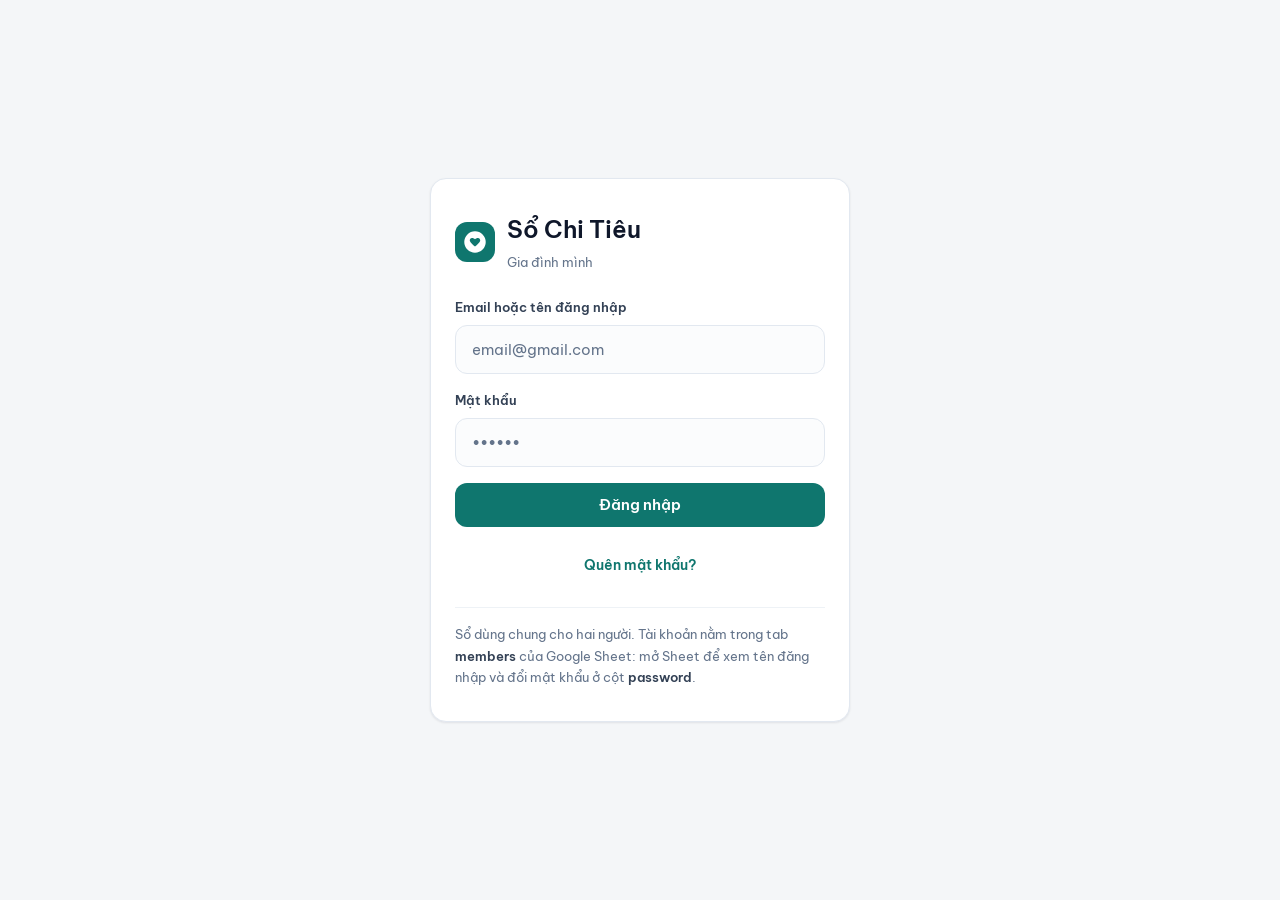
==== commit 5850869e: "Chuyen font sang Google Fonts CDN, giam bang thong GitHub" ====
--- a/index.html
+++ b/index.html
@@ -6,7 +6,10 @@
   <meta name="theme-color" content="#F4F6F8">
   <title>Sổ Chi Tiêu Gia Đình</title>
   <link rel="icon" type="image/svg+xml" href="assets/favicon.svg">
-  <link rel="stylesheet" href="assets/app.css?v=20261121c">
+  <link rel="preconnect" href="https://fonts.googleapis.com">
+  <link rel="preconnect" href="https://fonts.gstatic.com" crossorigin>
+  <link href="https://fonts.googleapis.com/css2?family=Be+Vietnam+Pro:wght@400;500;600;700&amp;display=swap" rel="stylesheet">
+  <link rel="stylesheet" href="assets/app.css?v=20261122a">
 </head>
 <body>
 
@@ -366,6 +369,6 @@
     <p style="padding:24px;font-family:sans-serif">Trang này cần JavaScript để chạy prototype. Hãy mở bằng trình duyệt có bật JavaScript.</p>
   </noscript>
 
-  <script type="module" src="assets/app.js?v=20261121c"></script>
+  <script type="module" src="assets/app.js?v=20261122a"></script>
 </body>
 </html>
--- a/assets/app.css
+++ b/assets/app.css
@@ -1,17 +1,4 @@
 /* Sá»• Chi TiÃªu Gia ÄÃ¬nh â€” giao diá»‡n dÃ¹ng chung */
-
-@font-face { font-family: 'Be Vietnam Pro'; font-style: normal; font-weight: 300; font-display: swap; src: url('./fonts/be-vietnam-pro-300-latin.woff2') format('woff2'); unicode-range: U+0000-00FF, U+0131, U+0152-0153, U+02BB-02BC, U+02C6, U+02DA, U+02DC, U+0304, U+0308, U+0329, U+2000-206F, U+2074, U+20AC, U+2122, U+2191, U+2193, U+2212, U+2215, U+FEFF, U+FFFD; }
-@font-face { font-family: 'Be Vietnam Pro'; font-style: normal; font-weight: 300; font-display: swap; src: url('./fonts/be-vietnam-pro-300-vietnamese.woff2') format('woff2'); unicode-range: U+0102-0103, U+0110-0111, U+0128-0129, U+0168-0169, U+01A0-01A1, U+01AF-01B0, U+0300-0301, U+0303-0304, U+0306-0309, U+0323, U+0329, U+1EA0-1EF9, U+20AB; }
-@font-face { font-family: 'Be Vietnam Pro'; font-style: normal; font-weight: 400; font-display: swap; src: url('./fonts/be-vietnam-pro-400-latin.woff2') format('woff2'); unicode-range: U+0000-00FF, U+0131, U+0152-0153, U+02BB-02BC, U+02C6, U+02DA, U+02DC, U+0304, U+0308, U+0329, U+2000-206F, U+2074, U+20AC, U+2122, U+2191, U+2193, U+2212, U+2215, U+FEFF, U+FFFD; }
-@font-face { font-family: 'Be Vietnam Pro'; font-style: normal; font-weight: 400; font-display: swap; src: url('./fonts/be-vietnam-pro-400-vietnamese.woff2') format('woff2'); unicode-range: U+0102-0103, U+0110-0111, U+0128-0129, U+0168-0169, U+01A0-01A1, U+01AF-01B0, U+0300-0301, U+0303-0304, U+0306-0309, U+0323, U+0329, U+1EA0-1EF9, U+20AB; }
-@font-face { font-family: 'Be Vietnam Pro'; font-style: normal; font-weight: 500; font-display: swap; src: url('./fonts/be-vietnam-pro-500-latin.woff2') format('woff2'); unicode-range: U+0000-00FF, U+0131, U+0152-0153, U+02BB-02BC, U+02C6, U+02DA, U+02DC, U+0304, U+0308, U+0329, U+2000-206F, U+2074, U+20AC, U+2122, U+2191, U+2193, U+2212, U+2215, U+FEFF, U+FFFD; }
-@font-face { font-family: 'Be Vietnam Pro'; font-style: normal; font-weight: 500; font-display: swap; src: url('./fonts/be-vietnam-pro-500-vietnamese.woff2') format('woff2'); unicode-range: U+0102-0103, U+0110-0111, U+0128-0129, U+0168-0169, U+01A0-01A1, U+01AF-01B0, U+0300-0301, U+0303-0304, U+0306-0309, U+0323, U+0329, U+1EA0-1EF9, U+20AB; }
-@font-face { font-family: 'Be Vietnam Pro'; font-style: normal; font-weight: 600; font-display: swap; src: url('./fonts/be-vietnam-pro-600-latin.woff2') format('woff2'); unicode-range: U+0000-00FF, U+0131, U+0152-0153, U+02BB-02BC, U+02C6, U+02DA, U+02DC, U+0304, U+0308, U+0329, U+2000-206F, U+2074, U+20AC, U+2122, U+2191, U+2193, U+2212, U+2215, U+FEFF, U+FFFD; }
-@font-face { font-family: 'Be Vietnam Pro'; font-style: normal; font-weight: 600; font-display: swap; src: url('./fonts/be-vietnam-pro-600-vietnamese.woff2') format('woff2'); unicode-range: U+0102-0103, U+0110-0111, U+0128-0129, U+0168-0169, U+01A0-01A1, U+01AF-01B0, U+0300-0301, U+0303-0304, U+0306-0309, U+0323, U+0329, U+1EA0-1EF9, U+20AB; }
-@font-face { font-family: 'Be Vietnam Pro'; font-style: normal; font-weight: 700; font-display: swap; src: url('./fonts/be-vietnam-pro-700-latin.woff2') format('woff2'); unicode-range: U+0000-00FF, U+0131, U+0152-0153, U+02BB-02BC, U+02C6, U+02DA, U+02DC, U+0304, U+0308, U+0329, U+2000-206F, U+2074, U+20AC, U+2122, U+2191, U+2193, U+2212, U+2215, U+FEFF, U+FFFD; }
-@font-face { font-family: 'Be Vietnam Pro'; font-style: normal; font-weight: 700; font-display: swap; src: url('./fonts/be-vietnam-pro-700-vietnamese.woff2') format('woff2'); unicode-range: U+0102-0103, U+0110-0111, U+0128-0129, U+0168-0169, U+01A0-01A1, U+01AF-01B0, U+0300-0301, U+0303-0304, U+0306-0309, U+0323, U+0329, U+1EA0-1EF9, U+20AB; }
-@font-face { font-family: 'Be Vietnam Pro'; font-style: normal; font-weight: 800; font-display: swap; src: url('./fonts/be-vietnam-pro-800-latin.woff2') format('woff2'); unicode-range: U+0000-00FF, U+0131, U+0152-0153, U+02BB-02BC, U+02C6, U+02DA, U+02DC, U+0304, U+0308, U+0329, U+2000-206F, U+2074, U+20AC, U+2122, U+2191, U+2193, U+2212, U+2215, U+FEFF, U+FFFD; }
-@font-face { font-family: 'Be Vietnam Pro'; font-style: normal; font-weight: 800; font-display: swap; src: url('./fonts/be-vietnam-pro-800-vietnamese.woff2') format('woff2'); unicode-range: U+0102-0103, U+0110-0111, U+0128-0129, U+0168-0169, U+01A0-01A1, U+01AF-01B0, U+0300-0301, U+0303-0304, U+0306-0309, U+0323, U+0329, U+1EA0-1EF9, U+20AB; }
 
 /* ===== Layout primitives (structure only) ===== */
 @layer od-layout {
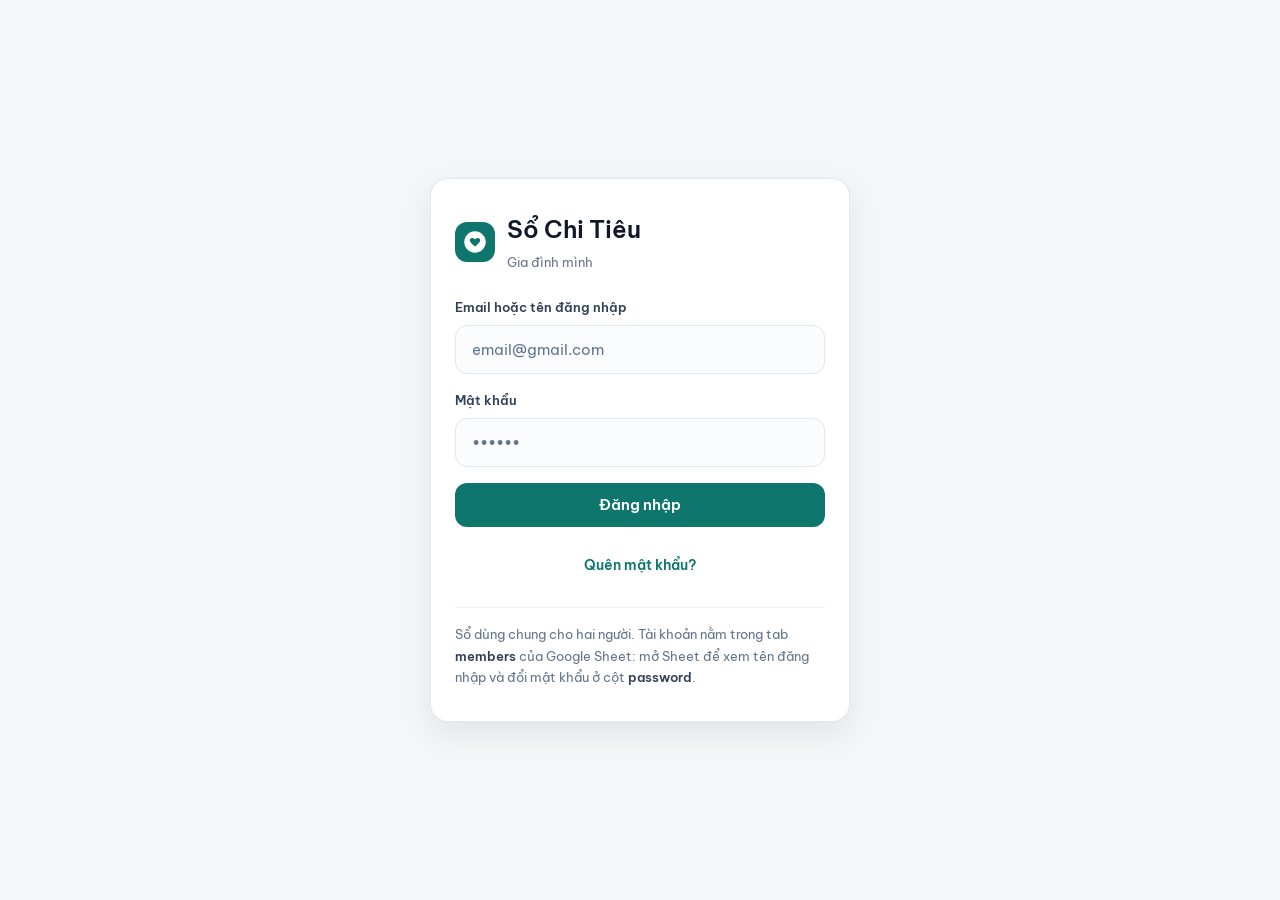
==== commit 7cd2a826: "Them ky han va lai vay, reset mat khau bang link, luu hash, toi uu tai" ====
--- a/index.html
+++ b/index.html
@@ -1,15 +1,22 @@
-﻿<!DOCTYPE html>
+<!DOCTYPE html>
 <html lang="vi">
 <head>
   <meta charset="utf-8">
   <meta name="viewport" content="width=device-width, initial-scale=1, viewport-fit=cover">
+  <meta name="robots" content="noindex,nofollow">
   <meta name="theme-color" content="#F4F6F8">
+  <meta name="apple-mobile-web-app-capable" content="yes">
+  <meta name="apple-mobile-web-app-status-bar-style" content="default">
+  <meta name="apple-mobile-web-app-title" content="Sổ Chi Tiêu">
   <title>Sổ Chi Tiêu Gia Đình</title>
   <link rel="icon" type="image/svg+xml" href="assets/favicon.svg">
+  <link rel="apple-touch-icon" href="assets/icon-192.png">
+  <link rel="manifest" href="manifest.json">
+  <meta name="mobile-web-app-capable" content="yes">
   <link rel="preconnect" href="https://fonts.googleapis.com">
   <link rel="preconnect" href="https://fonts.gstatic.com" crossorigin>
   <link href="https://fonts.googleapis.com/css2?family=Be+Vietnam+Pro:wght@400;500;600;700&amp;display=swap" rel="stylesheet">
-  <link rel="stylesheet" href="assets/app.css?v=20261122a">
+  <link rel="stylesheet" href="assets/app.min.css?v=20261127a">
 </head>
 <body>
 
@@ -36,7 +43,7 @@
           <input class="input" id="loginPass" type="password" placeholder="••••••" autocomplete="current-password">
         </div>
         <div class="form-alert" id="loginAlert" role="alert" hidden>
-          <svg class="od-icon" style="--od-icon-size:16px" viewBox="0 0 24 24" fill="none" stroke="currentColor" stroke-width="1.5" stroke-linecap="round" stroke-linejoin="round" aria-hidden="true"><path d="M12 4 3.2 20h17.6L12 4Z"/><path d="M12 10.2v4"/><path d="M12 17.3v.1"/></svg>
+          <svg class="od-icon" style="--od-icon-size:16px" viewBox="0 0 24 24" fill="none" stroke="currentColor" stroke-width="1.5" stroke-linecap="round" stroke-linejoin="round" aria-hidden="true" focusable="false"><path d="M12 4 3.2 20h17.6L12 4Z"/><path d="M12 10.2v4"/><path d="M12 17.3v.1"/></svg>
           <span>Email hoặc mật khẩu không đúng.</span>
         </div>
         <button class="btn btn--primary btn--block" id="loginBtn" type="submit">Đăng nhập</button>
@@ -97,7 +104,7 @@
         <p class="sheet-sub" id="incomeSheetSub">Khoản tiền này sẽ cộng vào số dư chung.</p>
       </div>
       <button class="btn-icon" type="button" data-close aria-label="Đóng">
-        <svg class="od-icon" style="--od-icon-size:20px" viewBox="0 0 24 24" fill="none" stroke="currentColor" stroke-width="1.5" stroke-linecap="round" stroke-linejoin="round"><path d="M6 6l12 12M18 6 6 18"/></svg>
+        <svg class="od-icon" style="--od-icon-size:20px" viewBox="0 0 24 24" fill="none" stroke="currentColor" stroke-width="1.5" stroke-linecap="round" stroke-linejoin="round" aria-hidden="true" focusable="false"><path d="M6 6l12 12M18 6 6 18"/></svg>
       </button>
     </div>
     <form id="incomeForm" class="sheet-form" novalidate>
@@ -114,6 +121,11 @@
           <label for="incDate">Ngày nhận</label>
           <input class="input" id="incDate" name="date" type="date">
         </div>
+        <div class="field">
+          <label for="incCategory">Nhóm thu</label>
+          <select class="input" id="incCategory" name="category"></select>
+          <p class="field-hint">Chọn nhóm gần nhất; ghi cụ thể ở ghi chú.</p>
+        </div>
         <fieldset class="field">
           <legend>Người kiếm</legend>
           <div class="seg" id="incMember"></div>
@@ -138,7 +150,7 @@
         <p class="sheet-sub" id="incomeMenuSub"></p>
       </div>
       <button class="btn-icon" type="button" data-close aria-label="Đóng">
-        <svg class="od-icon" style="--od-icon-size:20px" viewBox="0 0 24 24" fill="none" stroke="currentColor" stroke-width="1.5" stroke-linecap="round" stroke-linejoin="round"><path d="M6 6l12 12M18 6 6 18"/></svg>
+        <svg class="od-icon" style="--od-icon-size:20px" viewBox="0 0 24 24" fill="none" stroke="currentColor" stroke-width="1.5" stroke-linecap="round" stroke-linejoin="round" aria-hidden="true" focusable="false"><path d="M6 6l12 12M18 6 6 18"/></svg>
       </button>
     </div>
     <div class="sheet-body menu-list" id="incomeMenuBody"></div>
@@ -153,7 +165,7 @@
         <p class="sheet-sub" id="expenseSheetSub">Cả hai cùng duyệt trước khi mua.</p>
       </div>
       <button class="btn-icon" type="button" data-close aria-label="Đóng">
-        <svg class="od-icon" style="--od-icon-size:20px" viewBox="0 0 24 24" fill="none" stroke="currentColor" stroke-width="1.5" stroke-linecap="round" stroke-linejoin="round"><path d="M6 6l12 12M18 6 6 18"/></svg>
+        <svg class="od-icon" style="--od-icon-size:20px" viewBox="0 0 24 24" fill="none" stroke="currentColor" stroke-width="1.5" stroke-linecap="round" stroke-linejoin="round" aria-hidden="true" focusable="false"><path d="M6 6l12 12M18 6 6 18"/></svg>
       </button>
     </div>
     <form id="expenseForm" class="sheet-form" novalidate>
@@ -217,7 +229,7 @@
         <p class="sheet-sub" id="detailSub"></p>
       </div>
       <button class="btn-icon" type="button" data-close aria-label="Đóng">
-        <svg class="od-icon" style="--od-icon-size:20px" viewBox="0 0 24 24" fill="none" stroke="currentColor" stroke-width="1.5" stroke-linecap="round" stroke-linejoin="round"><path d="M6 6l12 12M18 6 6 18"/></svg>
+        <svg class="od-icon" style="--od-icon-size:20px" viewBox="0 0 24 24" fill="none" stroke="currentColor" stroke-width="1.5" stroke-linecap="round" stroke-linejoin="round" aria-hidden="true" focusable="false"><path d="M6 6l12 12M18 6 6 18"/></svg>
       </button>
     </div>
     <div class="sheet-body" id="detailBody"></div>
@@ -232,16 +244,217 @@
     <div class="sheet-head">
       <div>
         <h2 id="purchaseTitle">Xác nhận đã mua</h2>
-        <p class="sheet-sub">Số dư sẽ được trừ ngay sau khi xác nhận.</p>
-      </div>
-      <button class="btn-icon" type="button" data-close aria-label="Đóng">
-        <svg class="od-icon" style="--od-icon-size:20px" viewBox="0 0 24 24" fill="none" stroke="currentColor" stroke-width="1.5" stroke-linecap="round" stroke-linejoin="round"><path d="M6 6l12 12M18 6 6 18"/></svg>
+        <p class="sheet-sub" id="purchaseSub">Số dư sẽ được trừ ngay sau khi xác nhận.</p>
+      </div>
+      <button class="btn-icon" type="button" data-close aria-label="Đóng">
+        <svg class="od-icon" style="--od-icon-size:20px" viewBox="0 0 24 24" fill="none" stroke="currentColor" stroke-width="1.5" stroke-linecap="round" stroke-linejoin="round" aria-hidden="true" focusable="false"><path d="M6 6l12 12M18 6 6 18"/></svg>
       </button>
     </div>
     <div class="sheet-body" id="purchaseBody"></div>
     <div class="sheet-foot" id="purchaseFoot"></div>
   </dialog>
 
+  <!-- ===== Thêm / sửa khoản vay ===== -->
+  <dialog class="sheet" id="loanSheet" aria-labelledby="loanTitle">
+    <div class="sheet-grip" aria-hidden="true"></div>
+    <div class="sheet-head">
+      <div>
+        <h2 id="loanTitle">Thêm khoản vay</h2>
+        <p class="sheet-sub" id="loanSheetSub">Khoản vay sẽ tự ghi vào sổ thu/chi.</p>
+      </div>
+      <button class="btn-icon" type="button" data-close aria-label="Đóng">
+        <svg class="od-icon" style="--od-icon-size:20px" viewBox="0 0 24 24" fill="none" stroke="currentColor" stroke-width="1.5" stroke-linecap="round" stroke-linejoin="round" aria-hidden="true" focusable="false"><path d="M6 6l12 12M18 6 6 18"/></svg>
+      </button>
+    </div>
+    <form id="loanForm" class="sheet-form" novalidate>
+      <div class="sheet-body">
+        <fieldset class="field">
+          <legend>Loại khoản vay</legend>
+          <div class="seg seg--2" id="loanTypeSeg"></div>
+        </fieldset>
+        <fieldset class="field">
+          <legend>Thời hạn</legend>
+          <div class="seg seg--2" id="loanTermSeg"></div>
+        </fieldset>
+        <div class="field">
+          <label for="loanPerson">Người vay / người cho vay</label>
+          <input class="input" id="loanPerson" maxlength="60" autocomplete="off" placeholder="Ví dụ: Em Hoa" aria-describedby="loanPersonErr">
+          <p class="field-error" id="loanPersonErr" hidden></p>
+        </div>
+        <div class="field">
+          <label for="loanAmount">Số tiền</label>
+          <div class="amount-field">
+            <input id="loanAmount" inputmode="numeric" autocomplete="off" placeholder="0" aria-describedby="loanAmountErr">
+            <span class="amount-unit" aria-hidden="true">₫</span>
+          </div>
+          <p class="field-error" id="loanAmountErr" hidden></p>
+        </div>
+        <div class="filter-dates" id="loanDates">
+          <label class="field"><span>Ngày vay</span><input class="input" id="loanDate" type="date"></label>
+          <div class="field" id="loanDueWrap">
+            <label for="loanDue">Hạn trả</label>
+            <input class="input" id="loanDue" type="date" aria-describedby="loanDueErr">
+            <p class="field-error" id="loanDueErr" hidden></p>
+          </div>
+        </div>
+        <div class="field">
+          <label for="loanNote">Ghi chú <span class="opt">(không bắt buộc)</span></label>
+          <input class="input" id="loanNote" maxlength="200" autocomplete="off" placeholder="Ví dụ: vay mua xe, hẹn cuối năm">
+        </div>
+        <div class="form-note" id="loanNotice"></div>
+      </div>
+      <div class="sheet-foot">
+        <button class="btn btn--primary btn--block" type="submit" id="loanSubmit">Thêm khoản vay</button>
+      </div>
+    </form>
+  </dialog>
+
+  <!-- ===== Chi tiết khoản vay ===== -->
+  <dialog class="sheet" id="loanDetailSheet" aria-labelledby="loanDetailTitle">
+    <div class="sheet-grip" aria-hidden="true"></div>
+    <div class="sheet-head">
+      <div>
+        <h2 id="loanDetailTitle">Khoản vay</h2>
+        <p class="sheet-sub" id="loanDetailSub"></p>
+      </div>
+      <button class="btn-icon" type="button" data-close aria-label="Đóng">
+        <svg class="od-icon" style="--od-icon-size:20px" viewBox="0 0 24 24" fill="none" stroke="currentColor" stroke-width="1.5" stroke-linecap="round" stroke-linejoin="round" aria-hidden="true" focusable="false"><path d="M6 6l12 12M18 6 6 18"/></svg>
+      </button>
+    </div>
+    <div class="sheet-body" id="loanDetailBody"></div>
+    <div class="sheet-foot">
+      <div class="detail-actions" id="loanDetailActions"></div>
+    </div>
+  </dialog>
+
+  <!-- ===== Ghi nhận trả / thu nợ ===== -->
+  <dialog class="sheet" id="loanPaymentSheet" aria-labelledby="loanPayTitle">
+    <div class="sheet-grip" aria-hidden="true"></div>
+    <div class="sheet-head">
+      <div>
+        <h2 id="loanPayTitle">Ghi nhận thu nợ</h2>
+        <p class="sheet-sub" id="loanPaySub"></p>
+      </div>
+      <button class="btn-icon" type="button" data-close aria-label="Đóng">
+        <svg class="od-icon" style="--od-icon-size:20px" viewBox="0 0 24 24" fill="none" stroke="currentColor" stroke-width="1.5" stroke-linecap="round" stroke-linejoin="round" aria-hidden="true" focusable="false"><path d="M6 6l12 12M18 6 6 18"/></svg>
+      </button>
+    </div>
+    <form id="loanPaymentForm" class="sheet-form" novalidate>
+      <div class="sheet-body">
+        <div class="field">
+          <label for="loanPayAmount">Số tiền</label>
+          <div class="amount-field">
+            <input id="loanPayAmount" inputmode="numeric" autocomplete="off" placeholder="0" aria-describedby="loanPayAmountErr">
+            <span class="amount-unit" aria-hidden="true">₫</span>
+          </div>
+          <p class="field-error" id="loanPayAmountErr" hidden></p>
+        </div>
+        <div class="field">
+          <label for="loanPayDate">Ngày</label>
+          <input class="input" id="loanPayDate" type="date">
+        </div>
+        <div class="field">
+          <label for="loanPayNote">Ghi chú <span class="opt">(không bắt buộc)</span></label>
+          <input class="input" id="loanPayNote" maxlength="200" autocomplete="off" placeholder="Ví dụ: trả trước một nửa">
+        </div>
+      </div>
+      <div class="sheet-foot">
+        <button class="btn btn--primary btn--block" type="submit" id="loanPaySubmit">Xác nhận</button>
+      </div>
+    </form>
+  </dialog>
+
+  <!-- ===== Lãi khoản vay ===== -->
+  <dialog class="sheet" id="loanInterestSheet" aria-labelledby="loanInterestTitle">
+    <div class="sheet-grip" aria-hidden="true"></div>
+    <div class="sheet-head">
+      <div>
+        <h2 id="loanInterestTitle">Nhập lãi khoản vay</h2>
+        <p class="sheet-sub" id="loanInterestSub"></p>
+      </div>
+      <button class="btn-icon" type="button" data-close aria-label="Đóng">
+        <svg class="od-icon" style="--od-icon-size:20px" viewBox="0 0 24 24" fill="none" stroke="currentColor" stroke-width="1.5" stroke-linecap="round" stroke-linejoin="round" aria-hidden="true" focusable="false"><path d="M6 6l12 12M18 6 6 18"/></svg>
+      </button>
+    </div>
+    <form id="loanInterestForm" class="sheet-form" novalidate>
+      <div class="sheet-body">
+        <fieldset class="field">
+          <legend>Hình thức ghi lãi</legend>
+          <div class="seg seg--2" id="loanInterestModeSeg"></div>
+        </fieldset>
+        <div class="field">
+          <label for="loanInterestAmount">Số tiền lãi</label>
+          <div class="amount-field">
+            <input id="loanInterestAmount" inputmode="numeric" autocomplete="off" placeholder="0" aria-describedby="loanInterestAmountErr">
+            <span class="amount-unit" aria-hidden="true">₫</span>
+          </div>
+          <p class="field-error" id="loanInterestAmountErr" hidden></p>
+        </div>
+        <div class="field">
+          <label for="loanInterestDate" id="loanInterestDateLabel">Ngày nhận lãi</label>
+          <input class="input" id="loanInterestDate" type="date" aria-describedby="loanInterestDateErr">
+          <p class="field-error" id="loanInterestDateErr" hidden></p>
+        </div>
+        <div class="field">
+          <label for="loanInterestNote">Ghi chú <span class="opt">(không bắt buộc)</span></label>
+          <input class="input" id="loanInterestNote" maxlength="200" autocomplete="off" placeholder="Ví dụ: lãi 1 tháng">
+        </div>
+        <div class="form-note" id="loanInterestNotice"></div>
+      </div>
+      <div class="sheet-foot">
+        <button class="btn btn--primary btn--block" type="submit" id="loanInterestSubmit">Lưu lãi</button>
+      </div>
+    </form>
+  </dialog>
+
+  <!-- ===== Ngân sách ===== -->
+  <dialog class="sheet" id="budgetSheet" aria-labelledby="budgetTitle">
+    <div class="sheet-grip" aria-hidden="true"></div>
+    <div class="sheet-head">
+      <div>
+        <h2 id="budgetTitle">Ngân sách tháng</h2>
+        <p class="sheet-sub">Hạn mức dùng chung, áp dụng cho mỗi tháng. Để trống nếu không đặt.</p>
+      </div>
+      <button class="btn-icon" type="button" data-close aria-label="Đóng">
+        <svg class="od-icon" style="--od-icon-size:20px" viewBox="0 0 24 24" fill="none" stroke="currentColor" stroke-width="1.5" stroke-linecap="round" stroke-linejoin="round" aria-hidden="true" focusable="false"><path d="M6 6l12 12M18 6 6 18"/></svg>
+      </button>
+    </div>
+    <form id="budgetForm" class="sheet-form" novalidate>
+      <div class="sheet-body" id="budgetRows"></div>
+      <div class="sheet-foot">
+        <button class="btn btn--primary btn--block" type="submit" id="budgetSubmit">Lưu ngân sách</button>
+      </div>
+    </form>
+  </dialog>
+
+  <!-- ===== Xuất CSV ===== -->
+  <dialog class="sheet" id="exportSheet" aria-labelledby="exportTitle">
+    <div class="sheet-grip" aria-hidden="true"></div>
+    <div class="sheet-head">
+      <div>
+        <h2 id="exportTitle">Xuất CSV</h2>
+        <p class="sheet-sub">Tải về máy để lưu hoặc mở bằng Excel. Không gửi lên đâu.</p>
+      </div>
+      <button class="btn-icon" type="button" data-close aria-label="Đóng">
+        <svg class="od-icon" style="--od-icon-size:20px" viewBox="0 0 24 24" fill="none" stroke="currentColor" stroke-width="1.5" stroke-linecap="round" stroke-linejoin="round" aria-hidden="true" focusable="false"><path d="M6 6l12 12M18 6 6 18"/></svg>
+      </button>
+    </div>
+    <div class="sheet-body menu-list" id="exportBody">
+      <button class="menu-row" type="button" data-act="export-income">
+        <svg class="od-icon" style="--od-icon-size:20px" viewBox="0 0 24 24" fill="none" stroke="currentColor" stroke-width="1.5" stroke-linecap="round" stroke-linejoin="round" aria-hidden="true" focusable="false"><path d="M3 17.5 9.4 11l3.4 3.4L21 6"/><path d="M15 6h6v6"/></svg>
+        <span>Thu nhập</span>
+      </button>
+      <button class="menu-row" type="button" data-act="export-expense">
+        <svg class="od-icon" style="--od-icon-size:20px" viewBox="0 0 24 24" fill="none" stroke="currentColor" stroke-width="1.5" stroke-linecap="round" stroke-linejoin="round" aria-hidden="true" focusable="false"><path d="M6 3.5h12v17l-3-1.8-3 1.8-3-1.8-3 1.8z"/><path d="M9.5 8.5h5M9.5 12.5h5"/></svg>
+        <span>Chi tiêu</span>
+      </button>
+      <button class="menu-row" type="button" data-act="export-loans">
+        <svg class="od-icon" style="--od-icon-size:20px" viewBox="0 0 24 24" fill="none" stroke="currentColor" stroke-width="1.5" stroke-linecap="round" stroke-linejoin="round" aria-hidden="true" focusable="false"><path d="M3.5 7A2.5 2.5 0 0 1 6 4.5h13.5v15H6A2.5 2.5 0 0 1 3.5 17z"/><path d="M20 10h-5.5a2 2 0 0 0 0 4H20"/></svg>
+        <span>Vay nợ</span>
+      </button>
+    </div>
+  </dialog>
+
   <!-- ===== Tài khoản ===== -->
   <dialog class="sheet" id="accountSheet" aria-labelledby="accountTitle">
     <div class="sheet-grip" aria-hidden="true"></div>
@@ -251,7 +464,7 @@
         <p class="sheet-sub">Hai người ngang quyền trong sổ này.</p>
       </div>
       <button class="btn-icon" type="button" data-close aria-label="Đóng">
-        <svg class="od-icon" style="--od-icon-size:20px" viewBox="0 0 24 24" fill="none" stroke="currentColor" stroke-width="1.5" stroke-linecap="round" stroke-linejoin="round"><path d="M6 6l12 12M18 6 6 18"/></svg>
+        <svg class="od-icon" style="--od-icon-size:20px" viewBox="0 0 24 24" fill="none" stroke="currentColor" stroke-width="1.5" stroke-linecap="round" stroke-linejoin="round" aria-hidden="true" focusable="false"><path d="M6 6l12 12M18 6 6 18"/></svg>
       </button>
     </div>
     <div class="sheet-body" id="accountBody"></div>
@@ -266,7 +479,7 @@
         <p class="sheet-sub" id="filterSub">Theo người và khoảng thời gian.</p>
       </div>
       <button class="btn-icon" type="button" data-close aria-label="Đóng">
-        <svg class="od-icon" style="--od-icon-size:20px" viewBox="0 0 24 24" fill="none" stroke="currentColor" stroke-width="1.5" stroke-linecap="round" stroke-linejoin="round"><path d="M6 6l12 12M18 6 6 18"/></svg>
+        <svg class="od-icon" style="--od-icon-size:20px" viewBox="0 0 24 24" fill="none" stroke="currentColor" stroke-width="1.5" stroke-linecap="round" stroke-linejoin="round" aria-hidden="true" focusable="false"><path d="M6 6l12 12M18 6 6 18"/></svg>
       </button>
     </div>
     <div class="sheet-body">
@@ -277,6 +490,10 @@
           <button class="seg-btn is-mini" type="button" data-act="filter-person" data-person="minh" aria-pressed="false">Minh</button>
           <button class="seg-btn is-mini" type="button" data-act="filter-person" data-person="lan" aria-pressed="false">Lan</button>
         </div>
+      </fieldset>
+      <fieldset class="field">
+        <legend>Nhóm</legend>
+        <div id="filterCategories"></div>
       </fieldset>
       <fieldset class="field">
         <legend>Khoảng thời gian</legend>
@@ -306,10 +523,10 @@
     <div class="sheet-head">
       <div>
         <h2 id="forgotTitle">Quên mật khẩu</h2>
-        <p class="sheet-sub" id="forgotSub">Mật khẩu sẽ được gửi đến đúng email của tài khoản.</p>
-      </div>
-      <button class="btn-icon" type="button" data-close aria-label="Đóng">
-        <svg class="od-icon" style="--od-icon-size:20px" viewBox="0 0 24 24" fill="none" stroke="currentColor" stroke-width="1.5" stroke-linecap="round" stroke-linejoin="round"><path d="M6 6l12 12M18 6 6 18"/></svg>
+        <p class="sheet-sub" id="forgotSub">Liên kết đặt lại mật khẩu sẽ được gửi đến đúng email của tài khoản.</p>
+      </div>
+      <button class="btn-icon" type="button" data-close aria-label="Đóng">
+        <svg class="od-icon" style="--od-icon-size:20px" viewBox="0 0 24 24" fill="none" stroke="currentColor" stroke-width="1.5" stroke-linecap="round" stroke-linejoin="round" aria-hidden="true" focusable="false"><path d="M6 6l12 12M18 6 6 18"/></svg>
       </button>
     </div>
     <form id="forgotForm" class="sheet-form" novalidate>
@@ -321,24 +538,25 @@
             <p class="field-error" id="forgotEmailErr" hidden></p>
           </div>
           <p class="form-note">
-            <svg class="od-icon" style="--od-icon-size:16px" viewBox="0 0 24 24" fill="none" stroke="currentColor" stroke-width="1.5" stroke-linecap="round" stroke-linejoin="round" aria-hidden="true"><circle cx="12" cy="12" r="8.4"/><path d="M12 11v5"/><path d="M12 8.1v.1"/></svg>
-            <span>Hệ thống gửi đến chính email này, không gửi cho người còn lại.</span>
+            <svg class="od-icon" style="--od-icon-size:16px" viewBox="0 0 24 24" fill="none" stroke="currentColor" stroke-width="1.5" stroke-linecap="round" stroke-linejoin="round" aria-hidden="true" focusable="false"><circle cx="12" cy="12" r="8.4"/><path d="M12 11v5"/><path d="M12 8.1v.1"/></svg>
+            <span>Hệ thống gửi liên kết một lần đến chính email này, không gửi mật khẩu hiện tại.</span>
           </p>
         </div>
         <div class="forgot-done" id="forgotDone" role="status" tabindex="-1" hidden>
           <span class="quiet-check" aria-hidden="true">
-            <svg class="od-icon" style="--od-icon-size:18px" viewBox="0 0 24 24" fill="none" stroke="currentColor" stroke-width="1.5" stroke-linecap="round" stroke-linejoin="round"><path d="m5 12.6 4.4 4.4L19 7.5"/></svg>
+            <svg class="od-icon" style="--od-icon-size:18px" viewBox="0 0 24 24" fill="none" stroke="currentColor" stroke-width="1.5" stroke-linecap="round" stroke-linejoin="round" aria-hidden="true" focusable="false"><path d="m5 12.6 4.4 4.4L19 7.5"/></svg>
           </span>
           <div>
-            <p class="forgot-done-title">Đã gửi mật khẩu</p>
+            <p class="forgot-done-title">Đã gửi liên kết</p>
             <p class="forgot-done-text" id="forgotDoneText"></p>
-            <p class="forgot-done-foot">Kiểm tra hộp thư đến và thư rác nếu chưa thấy email. Nếu không phải bạn yêu cầu, hãy bỏ qua email này.</p>
+            <p class="forgot-done-foot">Liên kết hết hạn sau 15 phút. Kiểm tra cả thư rác nếu chưa thấy email. Nếu không phải bạn yêu cầu, hãy bỏ qua email này.</p>
+            <a class="btn btn--secondary btn--sm forgot-reset-link" id="forgotResetLink" href="reset-password.html" hidden>Mở trang đặt lại</a>
           </div>
         </div>
       </div>
       <div class="sheet-foot">
         <button class="btn btn--secondary" type="button" data-close id="forgotClose">Đóng</button>
-        <button class="btn btn--primary" type="submit" id="forgotSubmit">Gửi mật khẩu</button>
+        <button class="btn btn--primary" type="submit" id="forgotSubmit">Gửi liên kết</button>
       </div>
     </form>
   </dialog>
@@ -351,11 +569,16 @@
         <h2 id="confirmTitle">Xác nhận</h2>
       </div>
       <button class="btn-icon" type="button" data-close aria-label="Đóng">
-        <svg class="od-icon" style="--od-icon-size:20px" viewBox="0 0 24 24" fill="none" stroke="currentColor" stroke-width="1.5" stroke-linecap="round" stroke-linejoin="round"><path d="M6 6l12 12M18 6 6 18"/></svg>
+        <svg class="od-icon" style="--od-icon-size:20px" viewBox="0 0 24 24" fill="none" stroke="currentColor" stroke-width="1.5" stroke-linecap="round" stroke-linejoin="round" aria-hidden="true" focusable="false"><path d="M6 6l12 12M18 6 6 18"/></svg>
       </button>
     </div>
     <div class="sheet-body">
       <p class="purchase-q" id="confirmText"></p>
+      <label class="field reason-field" id="confirmReasonField" hidden>
+        <span id="confirmReasonLabel">Lý do</span>
+        <textarea class="textarea" id="confirmReason" rows="3" maxlength="200" placeholder=""></textarea>
+        <p class="field-error" id="confirmReasonErr" hidden></p>
+      </label>
     </div>
     <div class="sheet-foot">
       <button class="btn btn--secondary" type="button" id="confirmCancel" data-close>Không, giữ lại</button>
@@ -368,7 +591,13 @@
   <noscript>
     <p style="padding:24px;font-family:sans-serif">Trang này cần JavaScript để chạy prototype. Hãy mở bằng trình duyệt có bật JavaScript.</p>
   </noscript>
-
-  <script type="module" src="assets/app.js?v=20261122a"></script>
+  <script>
+    if ('serviceWorker' in navigator && location.protocol === 'https:') {
+      window.addEventListener('load', function () {
+        navigator.serviceWorker.register('sw.js').catch(function () { /* ignore */ });
+      });
+    }
+  </script>
+  <script type="module" src="assets/app.min.js?v=20261127a"></script>
 </body>
 </html>
--- a/assets/app.min.css
+++ b/assets/app.min.css
@@ -0,0 +1 @@
+@layer od-layout{[hidden]:not([hidden=until-found i]){display:none!important}dialog:not([open]){display:none!important}.od-icon{display:inline-block;inline-size:var(--od-icon-size, 1em);block-size:var(--od-icon-size, 1em);flex:none;vertical-align:-.15em}.od-clamp-2{display:-webkit-box;-webkit-box-orient:vertical;overflow:hidden;overflow-wrap:anywhere;-webkit-line-clamp:2}}:root [hidden]:where(:not([hidden=until-found i])){display:none}:root{--canvas: #F4F6F8;--card: #FFFFFF;--ink: #0F172A;--ink-2: #334155;--muted: #64748B;--line: #E2E8F0;--line-soft: #EEF2F6;--teal: #0F766E;--teal-hover: #115E59;--teal-deep: #0E6B63;--teal-tint: #CCFBF1;--teal-tint-soft: #F0FDFA;--income: #059669;--income-text: #047857;--income-tint: #D1FAE5;--expense: #DC2626;--expense-tint: #FEE2E2;--amber-ink: #B45309;--amber-bg: #FEF3C7;--blue-ink: #1D4ED8;--blue-bg: #DBEAFE;--slate-ink: #475569;--slate-bg: #F1F5F9;--red-ink: #B91C1C;--red-deep: #991B1B;--red-bg: #FEE2E2;--gray-ink: #526074;--gray-bg: #F1F5F9;--muted-strong: #5B6B7F;--line-strong: #CBD5E1;--surface-subtle: #F8FAFC;--surface-field: #FBFCFD;--surface-disabled: #E9EEF3;--danger-border: #F87171;--danger-surface: #FFFBFB;--danger-line: #FECACA;--red-soft: #FFF1F2;--teal-line: #A7F3D0;--amber-line: #FDE68A;--amber-surface: #FFFBEB;--amber-deep: #78350F;--teal-bright: #5EEAD4;--ink-inverse: #F8FAFC;--on-brand: #FFFFFF;--on-brand-soft: rgba(255, 255, 255, .88);--on-brand-muted: rgba(255, 255, 255, .86);--on-brand-line: rgba(255, 255, 255, .2);--overlay: rgba(15, 23, 42, .44);--focus-halo: rgba(15, 118, 110, .14);--hero-overlay: rgba(0, 0, 0, .18);--text-caption: 13px;--text-control: 14px;--text-body: 15px;--text-title: 16px;--text-section: 17px;--text-sheet: 19px;--text-stat: 20px;--text-page: 24px;--text-amount: 28px;--text-display: 32px;--r-small: 8px;--r-control: 12px;--r-card: 18px;--r-sheet: 24px;--r-input: 12px;--r-pill: 980px;--r-round: 50%;--shadow-1: none;--shadow-2: 0 12px 32px rgba(15, 23, 42, .08);--shadow-sheet: 0 24px 64px rgba(15, 23, 42, .16);--shadow-sheet-up: 0 -12px 44px rgba(15, 23, 42, .14);--shadow-toast: 0 12px 32px rgba(15, 23, 42, .18);--font: "Be Vietnam Pro", system-ui, -apple-system, "Segoe UI", sans-serif;--ease: cubic-bezier(.2, .7, .3, 1);--avatar-minh: #0F766E;--avatar-lan: #9D174D;--chart-1: #0F766E;--chart-2: #367E77;--chart-3: #B0893E;--chart-4: #5D958D;--chart-5: #9A6B5A;--chart-6: #7A8B99;--chart-7: #6C8B78;--chart-8: #A98863;--chart-9: #5C7C8A;--chart-10: #8A7C6A;--chart-11: #6E7A8C;--chart-12: #8A9A8E}*,*:before,*:after{box-sizing:border-box}html{-webkit-text-size-adjust:100%}body{margin:0;min-height:100dvh;background:var(--canvas);color:var(--ink);font-family:var(--font);font-size:var(--text-body);line-height:1.55;-webkit-font-smoothing:antialiased;text-rendering:optimizeLegibility}h1,h2,h3,h4,p,figure{margin:0}button,input,textarea,select{font:inherit;color:inherit}button{cursor:pointer}a{color:var(--teal);text-decoration:none;transition:color .16s var(--ease)}a:hover{color:var(--teal-hover);text-decoration:underline}fieldset{margin:0;padding:0;border:0;min-width:0}legend{padding:0}:focus-visible{outline:2px solid var(--teal);outline-offset:2px}.sr-only{position:absolute;width:1px;height:1px;padding:0;margin:-1px;overflow:hidden;clip:rect(0 0 0 0);white-space:nowrap;border:0}.money{font-variant-numeric:tabular-nums}.avatar{width:40px;height:40px;flex:none;display:inline-flex;align-items:center;justify-content:center;border-radius:var(--r-round);background:var(--a, var(--teal));color:var(--on-brand);font-size:var(--text-body);font-weight:600;line-height:1;user-select:none}.avatar--sm{width:32px;height:32px;font-size:var(--text-caption)}.avatar--xs{width:24px;height:24px;font-size:12px}.avatar--lan{--a: var(--avatar-lan)}.avatar--minh{--a: var(--avatar-minh)}.btn{display:inline-flex;align-items:center;justify-content:center;gap:8px;min-height:44px;padding:0 16px;border:1px solid transparent;border-radius:var(--r-control);background:transparent;color:var(--ink);font-size:var(--text-body);font-weight:600;line-height:1.2;white-space:nowrap;transition:background-color .16s var(--ease),border-color .16s var(--ease),color .16s var(--ease),box-shadow .16s var(--ease)}.btn.btn:disabled{cursor:not-allowed;opacity:1;background:var(--surface-disabled);color:var(--muted-strong);border-color:var(--line);box-shadow:none}.btn--primary{background:var(--teal);color:var(--on-brand)}.btn--primary:hover:not(:disabled){background:var(--teal-hover)}.btn--secondary{background:var(--card);color:var(--ink);border-color:var(--line);box-shadow:var(--shadow-1)}.btn--secondary:hover:not(:disabled){background:var(--surface-subtle);border-color:var(--line-strong)}.btn--ghost{color:var(--muted)}.btn--ghost:hover:not(:disabled){background:var(--slate-bg);color:var(--ink)}.btn--danger{background:var(--red-bg);color:var(--red-ink)}.btn--danger:hover:not(:disabled){background:var(--danger-line)}.btn--danger-solid{background:var(--expense);color:var(--on-brand)}.btn--danger-solid:hover:not(:disabled){background:var(--red-ink)}.btn--sm{min-height:44px;padding:0 12px;font-size:var(--text-control);border-radius:var(--r-control)}.btn--block{width:100%}.btn-icon{display:inline-flex;align-items:center;justify-content:center;width:44px;height:44px;padding:0;flex:none;border:1px solid transparent;border-radius:var(--r-control);background:transparent;color:var(--muted);transition:background-color .16s var(--ease),color .16s var(--ease)}.btn-icon:hover{background:var(--slate-bg);color:var(--ink)}.btn-icon--solid{background:var(--card);border-color:var(--line);box-shadow:var(--shadow-1)}.btn-icon--danger:hover{background:var(--red-bg);color:var(--red-ink)}body.is-busy,.btn.is-loading{cursor:progress}.btn-spinner{width:16px;height:16px;flex:none;border:2px solid currentColor;border-right-color:transparent;border-radius:var(--r-round);animation:btn-spin .8s linear infinite}@keyframes btn-spin{to{transform:rotate(360deg)}}.btn-icon:disabled,.seg-btn:disabled,.menu-row:disabled,.req-open:disabled{opacity:.45;cursor:not-allowed}.pill{display:inline-flex;align-items:center;gap:4px;height:24px;padding:0 8px;border-radius:var(--r-pill);font-size:var(--text-caption);font-weight:600;line-height:1;letter-spacing:.01em;white-space:nowrap}.pill--pending{background:var(--amber-bg);color:var(--amber-ink)}.pill--approved{background:var(--blue-bg);color:var(--blue-ink)}.pill--purchased{background:var(--slate-bg);color:var(--slate-ink)}.pill--rejected{background:var(--red-bg);color:var(--red-ink)}.pill--cancelled{background:var(--gray-bg);color:var(--gray-ink)}.pill--income{background:var(--income-tint);color:var(--income-text)}.pill--expense{background:var(--expense-tint);color:var(--red-ink)}.pill--loan{background:var(--card);color:var(--red-ink)}.count-pill{display:inline-flex;align-items:center;justify-content:center;min-width:22px;height:22px;padding:0 4px;border-radius:var(--r-pill);background:var(--teal-tint);color:var(--teal);font-size:var(--text-caption);font-weight:700;line-height:1;font-variant-numeric:tabular-nums}.login-shell{min-height:100dvh;display:grid;place-items:center;padding:calc(24px + env(safe-area-inset-top)) 16px calc(24px + env(safe-area-inset-bottom));background:var(--canvas)}.login-card{width:100%;max-width:420px;background:var(--card);border:1px solid var(--line);border-radius:var(--r-card);padding:32px 24px;box-shadow:var(--shadow-2)}.login-brand{display:flex;align-items:center;gap:12px;margin-bottom:24px}.login-title{font-size:var(--text-page);font-weight:600;letter-spacing:-.01em}.login-sub{font-size:var(--text-caption);color:var(--muted);margin-top:4px}.login-form{display:grid;gap:16px}.login-row{display:flex;align-items:center;justify-content:space-between;gap:12px}.login-hint{margin-top:20px;padding-top:16px;border-top:1px solid var(--line-soft);font-size:var(--text-caption);color:var(--muted);line-height:1.65}.login-hint b{color:var(--ink-2);font-weight:600}.form-alert{display:flex;gap:8px;align-items:flex-start;padding:12px;border-radius:var(--r-control);background:var(--red-bg);color:var(--red-ink);font-size:var(--text-caption);font-weight:500;line-height:1.45}.form-alert .od-icon{margin-top:1px}.reset-brand-name{font-size:var(--text-title);font-weight:600;line-height:1.25;letter-spacing:-.01em}.reset-brand-sub{margin-top:4px;font-size:var(--text-caption);color:var(--muted)}.reset-title{margin-top:4px}.reset-sub{margin-top:4px;margin-bottom:20px}.reset-form{margin-top:0}.reset-state{display:flex;align-items:flex-start;gap:12px;margin-top:0;padding:16px;border:1px solid var(--line-soft);border-radius:var(--r-control);background:var(--surface-subtle)}.reset-state.is-error{background:var(--danger-surface);border-color:var(--danger-line)}.reset-state.is-success{background:var(--teal-tint-soft);border-color:var(--teal-line)}.reset-state-icon{width:40px;height:40px;flex:none;display:inline-flex;align-items:center;justify-content:center;border:1px solid var(--line);border-radius:var(--r-round);background:var(--card);color:var(--teal)}.reset-state.is-error .reset-state-icon{border-color:var(--danger-line);background:var(--red-bg);color:var(--red-ink)}.reset-state-title{font-size:var(--text-title);font-weight:600;line-height:1.35}.reset-state-text{margin-top:4px;font-size:var(--text-caption);line-height:1.5;color:var(--muted);overflow-wrap:anywhere}.reset-actions{display:grid;gap:8px;margin-top:20px}.password-wrap{position:relative}.password-wrap .input{padding-right:52px}.password-eye{position:absolute;top:50%;right:4px;transform:translateY(-50%);width:44px;height:44px;min-height:44px;padding:0;display:inline-flex;align-items:center;justify-content:center;border:0;border-radius:var(--r-control);background:transparent;color:var(--muted);transition:background-color .16s var(--ease),color .16s var(--ease)}.password-eye:hover{background:var(--slate-bg);color:var(--ink)}.brand{display:flex;align-items:center;gap:12px;min-width:0}.brand-mark{width:40px;height:40px;flex:none;display:inline-flex;align-items:center;justify-content:center;border-radius:var(--r-control);background:var(--teal);color:var(--on-brand)}.brand-text{min-width:0}.brand-name{display:block;font-size:var(--text-body);font-weight:600;line-height:1.25;letter-spacing:-.01em;color:var(--ink)}.brand-sub{display:block;font-size:var(--text-caption);color:var(--muted-strong);line-height:1.3}.brand--compact .brand-mark{width:36px;height:36px;border-radius:var(--r-control)}.app{min-height:100dvh}.sidebar{display:none}.app-body{min-height:100dvh;display:flex;flex-direction:column}.topbar{position:sticky;top:0;z-index:30;display:flex;align-items:center;justify-content:space-between;gap:12px;padding:calc(12px + env(safe-area-inset-top)) 16px 12px;background:var(--canvas);border-bottom:1px solid var(--line)}.avatar-btn{display:inline-flex;align-items:center;justify-content:center;width:44px;height:44px;padding:0;border:0;border-radius:var(--r-round);background:transparent}.avatar-btn .avatar{transition:box-shadow .16s var(--ease)}.avatar-btn:hover .avatar{box-shadow:0 0 0 3px var(--focus-halo)}.content{flex:1;width:100%;padding:16px 16px calc(104px + env(safe-area-inset-bottom));outline:none}.tabbar{position:fixed;inset:auto 0 0;z-index:30;display:grid;grid-template-columns:repeat(5,minmax(0,1fr));padding:8px 8px calc(8px + env(safe-area-inset-bottom));background:var(--card);border-top:1px solid var(--line)}.tab{position:relative;display:flex;flex-direction:column;align-items:center;justify-content:center;gap:4px;min-height:52px;padding:4px 0;border:0;border-radius:var(--r-control);background:transparent;color:var(--muted);font-size:var(--text-caption);font-weight:500;line-height:1.2;transition:color .16s var(--ease),background-color .16s var(--ease)}.tab:hover{background:var(--canvas);color:var(--ink-2)}.tab[aria-current=page]{color:var(--teal);font-weight:600}.tab .nav-badge{position:absolute;top:2px;left:calc(50% + 6px);display:inline-flex;align-items:center;justify-content:center;min-width:20px;height:20px;padding:0 4px;border-radius:var(--r-pill);background:var(--amber-bg);color:var(--amber-ink);font-size:var(--text-caption);font-weight:700;line-height:1;text-align:center;border:1.5px solid var(--card)}.side-nav{display:grid;gap:4px}.side-link{display:flex;align-items:center;gap:12px;min-height:44px;padding:0 12px;border:0;border-radius:var(--r-control);background:transparent;color:var(--ink-2);font-size:var(--text-body);font-weight:500;text-align:left;transition:background-color .16s var(--ease),color .16s var(--ease)}.side-link:hover{background:var(--slate-bg);color:var(--ink)}.side-link[aria-current=page]{background:var(--teal-tint-soft);color:var(--teal);font-weight:600}.side-link .nav-badge{margin-left:auto;display:inline-flex;align-items:center;justify-content:center;min-width:22px;height:22px;padding:0 4px;border-radius:var(--r-pill);background:var(--amber-bg);color:var(--amber-ink);font-size:var(--text-caption);font-weight:700;line-height:1;text-align:center}.side-user{display:flex;align-items:center;gap:12px;width:100%;margin-top:auto;padding:12px;border:1px solid var(--line);border-radius:var(--r-card);background:var(--card);text-align:left;transition:border-color .16s var(--ease),box-shadow .16s var(--ease)}.side-user:hover{border-color:var(--line-strong);box-shadow:var(--shadow-1)}.side-user-text{min-width:0}.side-user-name{display:block;font-size:var(--text-control);font-weight:600;line-height:1.3}.side-user-mail{display:block;font-size:var(--text-caption);color:var(--muted)}@media(min-width:1024px){.app{display:grid;grid-template-columns:240px minmax(0,1fr)}.sidebar{display:flex;flex-direction:column;gap:20px;position:sticky;top:0;height:100dvh;padding:20px 16px;background:var(--card);border-right:1px solid var(--line)}.topbar,.tabbar{display:none}.content{padding:40px 32px 72px;max-width:1100px;margin:0 auto}}.page-head{display:flex;align-items:flex-end;justify-content:space-between;flex-wrap:wrap;gap:12px;margin-bottom:20px}.page-title{font-size:var(--text-page);font-weight:600;letter-spacing:-.02em;line-height:1.25;outline:none}.page-sub{margin-top:4px;font-size:var(--text-caption);color:var(--muted-strong)}.page-head-actions{display:flex;gap:8px;flex-wrap:wrap}.section{margin-top:24px}.section-head{display:flex;align-items:center;justify-content:space-between;gap:12px;margin-bottom:12px}.section-title{font-size:var(--text-section);font-weight:600;letter-spacing:-.01em}.section-title-row{display:flex;align-items:center;gap:8px}.section-link{display:inline-flex;align-items:center;min-height:44px;border:0;background:transparent;padding:0 8px;color:var(--teal);font-size:var(--text-caption);font-weight:600;border-radius:var(--r-small);transition:background-color .16s var(--ease),color .16s var(--ease)}.section-link:hover{background:var(--teal-tint-soft)}.stat-row{display:grid;grid-template-columns:repeat(2,minmax(0,1fr));gap:12px}.balance-card{grid-column:1 / -1;padding:20px;border-radius:var(--r-card);background:linear-gradient(180deg,var(--teal) 0%,var(--teal-deep) 100%);color:var(--on-brand);box-shadow:var(--shadow-2)}.balance-card.is-negative{background:linear-gradient(180deg,var(--red-ink) 0%,var(--red-deep) 100%)}.balance-head{display:flex;align-items:center;justify-content:space-between;gap:12px}.balance-label{font-size:var(--text-caption);font-weight:500;color:var(--on-brand-soft)}.balance-tools{display:flex;align-items:center;gap:8px;flex:none}.balance-eye{display:inline-flex;align-items:center;justify-content:center;width:40px;height:40px;min-height:40px;padding:0;border:1px solid var(--on-brand-line);border-radius:var(--r-pill);background:var(--hero-overlay);color:var(--on-brand);transition:background-color .16s var(--ease),border-color .16s var(--ease),transform .16s var(--ease)}.balance-eye:hover{background:var(--hero-overlay-strong, rgba(255,255,255,.24));border-color:var(--on-brand-soft)}.balance-eye:active{transform:scale(.95)}.balance-eye:focus-visible{outline:2px solid var(--on-brand);outline-offset:2px}.balance-eye--stat{width:30px;height:30px;min-height:30px;margin-left:auto;border-color:var(--line);background:var(--surface-subtle);color:var(--muted)}.balance-eye--stat:hover{background:var(--slate-bg);border-color:var(--line-strong);color:var(--ink)}.money-mask{font-size:.54em;letter-spacing:.14em;font-weight:600;opacity:.88;vertical-align:.12em}.balance-amount.is-masked,.stat-value.is-masked{letter-spacing:.06em}.balance-amount{display:block;margin-top:4px;font-size:clamp(30px,8.4vw,40px);font-weight:600;line-height:1.15;letter-spacing:-.025em;font-variant-numeric:tabular-nums}.balance-split{display:grid;grid-template-columns:1fr 1fr;gap:12px;margin-top:20px;padding-top:16px;border-top:1px solid var(--on-brand-line)}.split-label{display:block;font-size:var(--text-caption);color:var(--on-brand-muted)}.split-value{display:block;margin-top:4px;font-size:var(--text-control);font-weight:600;font-variant-numeric:tabular-nums}.balance-foot{margin-top:12px;font-size:var(--text-caption);color:var(--on-brand-muted)}.balance-warn{display:flex;align-items:center;gap:8px;margin-top:12px;padding:8px 12px;border-radius:var(--r-control);background:var(--hero-overlay);font-size:var(--text-caption);font-weight:500}.stat-card{padding:16px;border-radius:var(--r-card);background:var(--card);border:1px solid var(--line);box-shadow:var(--shadow-1)}.stat-label{display:flex;align-items:center;gap:8px;font-size:var(--text-caption);color:var(--muted)}.stat-value{display:block;margin-top:4px;font-size:clamp(16px,4.4vw,20px);font-weight:600;font-variant-numeric:tabular-nums;letter-spacing:-.015em;line-height:1.3}.stat-value.is-income{color:var(--income-text)}.stat-value.is-expense{color:var(--expense)}.stat-sub{display:block;margin-top:4px;font-size:var(--text-caption);color:var(--muted)}@media(min-width:1024px){.stat-row{grid-template-columns:1.55fr 1fr 1fr;gap:16px}.balance-card{grid-column:auto;padding:24px}.stat-card{padding:20px;display:flex;flex-direction:column;justify-content:center}.stat-value{font-size:var(--text-stat)}}.card{background:var(--card);border:1px solid var(--line);border-radius:var(--r-card);box-shadow:var(--shadow-1)}.card-pad{padding:16px}.card-title{font-size:var(--text-body);font-weight:600;letter-spacing:-.01em}.card-sub{font-size:var(--text-caption);color:var(--muted);margin-top:4px}.overview-grid{display:grid;gap:20px;margin-top:24px}.overview-grid .section{margin-top:0}.overview-col{display:grid;gap:20px;align-content:start}@media(min-width:1024px){.overview-grid{grid-template-columns:minmax(0,1.55fr) minmax(0,1fr);gap:24px;align-items:start}.overview-col{gap:24px}.overview-col>.chart-section{order:1}.overview-col>.todo-section{order:2}}.req-list{display:grid;gap:12px}.req-card{background:var(--card);border:1px solid var(--line);border-radius:var(--r-card);box-shadow:var(--shadow-1);padding:16px;transition:border-color .16s var(--ease),background-color .16s var(--ease),box-shadow .16s var(--ease)}.req-card.is-closed{background:var(--surface-subtle)}@media(hover:hover){.req-card:hover{border-color:var(--line-strong)}}.req-card.is-closed .req-title{color:var(--ink-2)}.req-card.is-closed .req-amount{color:var(--muted)}.req-head{display:grid;grid-template-columns:minmax(0,1fr) auto;gap:8px;align-items:start}.req-title-wrap{display:flex;flex-wrap:wrap;align-items:center;gap:8px}.req-title{font-size:var(--text-title);font-weight:600;line-height:1.35;letter-spacing:-.005em;overflow-wrap:anywhere}.req-amount{font-size:var(--text-title);font-weight:600;line-height:1.35;font-variant-numeric:tabular-nums;white-space:nowrap;letter-spacing:-.01em}.req-reason{margin-top:8px;font-size:var(--text-caption);color:var(--muted);line-height:1.5;overflow-wrap:anywhere}.req-meta{display:flex;align-items:center;gap:8px;margin-top:12px;font-size:var(--text-caption);color:var(--muted)}.req-approvers{display:flex;flex-wrap:wrap;align-items:center;gap:8px;margin-top:12px}.approver{display:inline-flex;align-items:center;gap:8px;height:32px;padding:0 8px 0 4px;border-radius:var(--r-pill);background:transparent;border:1px solid var(--line);color:var(--ink-2);font-size:var(--text-caption);font-weight:500;white-space:nowrap}.approver .od-icon{--od-icon-size: 14px}.approver.is-ok .od-icon{color:var(--income-text)}.approver.is-wait .od-icon{color:var(--amber-ink)}.approver.is-no .od-icon{color:var(--red-ink)}.approver-note{flex-basis:100%;font-size:var(--text-caption);color:var(--muted);line-height:1.45}.req-note{display:flex;align-items:center;gap:8px;margin-top:12px;font-size:var(--text-caption);color:var(--muted)}.req-actions{display:flex;flex-wrap:wrap;align-items:center;justify-content:flex-end;gap:8px;margin-top:16px}.req-actions .req-stamp{margin-right:auto;font-size:var(--text-caption);color:var(--muted)}.req-actions .btn{min-height:44px;padding:0 16px;font-size:var(--text-control)}.btn--accept{background:var(--teal);color:var(--on-brand)}.btn--accept:hover:not(:disabled){background:var(--teal-hover)}.btn--reject{background:var(--red-soft);color:var(--red-ink)}.btn--reject:hover:not(:disabled){background:var(--red-bg)}.btn--buy{background:var(--teal);color:var(--on-brand)}.btn--buy:hover:not(:disabled){background:var(--teal-hover)}@media(min-width:1024px){.req-card{padding:20px}.req-actions{justify-content:flex-end}}.chip-rail{display:flex;gap:8px;overflow-x:auto;padding:4px 0 12px;scrollbar-width:none}.chip-rail::-webkit-scrollbar{display:none}.chip{display:inline-flex;align-items:center;gap:8px;flex:none;min-height:44px;padding:0 12px;border:1px solid var(--line);border-radius:var(--r-pill);background:var(--card);color:var(--ink-2);font-size:var(--text-caption);font-weight:500;white-space:nowrap;box-shadow:var(--shadow-1);transition:background-color .16s var(--ease),border-color .16s var(--ease),color .16s var(--ease)}.chip:hover{border-color:var(--line-strong)}.chip[aria-pressed=true]{background:var(--teal);border-color:var(--teal);color:var(--on-brand)}.chip b{font-weight:600;font-variant-numeric:tabular-nums;opacity:.72}.chip[aria-pressed=true] b{opacity:.92}.filter-bar{display:flex;flex-wrap:wrap;align-items:stretch;gap:8px;margin-bottom:12px}.filter-trigger{flex:1 1 0;min-width:0;min-height:48px;display:grid;align-content:center;gap:4px;padding:8px 12px;border:1px solid var(--line);border-radius:var(--r-control);background:var(--card);text-align:left;transition:border-color .16s var(--ease),background-color .16s var(--ease)}.filter-trigger:hover{border-color:var(--line-strong)}.filter-trigger.is-active{background:var(--teal-tint-soft);border-color:var(--teal-line)}.filter-trigger-label{font-size:var(--text-caption);line-height:1.2;color:var(--muted);white-space:nowrap;overflow:hidden;text-overflow:ellipsis}.filter-trigger-value{font-size:var(--text-control);line-height:1.25;color:var(--ink);font-weight:500;white-space:nowrap;overflow:hidden;text-overflow:ellipsis}.filter-trigger.is-active .filter-trigger-value{color:var(--teal)}.filter-clear{flex:none;min-width:48px;min-height:48px;padding:0 8px;border:0;border-radius:var(--r-control);background:transparent;color:var(--teal);font-size:var(--text-caption);font-weight:600;transition:background-color .16s var(--ease),color .16s var(--ease)}.filter-clear:hover{background:var(--teal-tint-soft)}.filter-presets{display:grid;grid-template-columns:repeat(2,minmax(0,1fr));gap:8px}.filter-dates{display:grid;grid-template-columns:repeat(2,minmax(0,1fr));gap:12px}.filter-dates .field{gap:8px}.filter-dates .field>span{font-size:var(--text-caption);font-weight:600;color:var(--ink-2)}.filter-dates.is-single{grid-template-columns:1fr}@media(max-width:360px){.filter-dates{grid-template-columns:1fr}}.income-group+.income-group{margin-top:24px}.group-head{display:flex;align-items:baseline;justify-content:space-between;gap:12px;margin-bottom:12px;padding:0 4px}.group-title{font-size:var(--text-control);font-weight:600;color:var(--ink-2);letter-spacing:.01em}.group-sum{font-size:var(--text-caption);font-weight:600;color:var(--income-text);font-variant-numeric:tabular-nums}.income-table{overflow:hidden}.income-head{display:none}.income-row{display:grid;gap:4px 12px;align-items:center;grid-template-columns:minmax(0,1fr) auto auto;grid-template-areas:"who amount more" "info info date";padding:12px 16px;transition:background-color .16s var(--ease)}.income-row+.income-row{border-top:1px solid var(--line-soft)}.income-who{grid-area:who;display:flex;align-items:center;gap:8px;min-width:0}.income-info{grid-area:info;min-width:0;padding-left:40px}.income-name{display:block;flex:1 1 auto;min-width:0;font-size:var(--text-body);font-weight:600;line-height:1.35;white-space:nowrap;overflow:hidden;text-overflow:ellipsis}.income-note{display:-webkit-box;-webkit-box-orient:vertical;-webkit-line-clamp:2;overflow:hidden;overflow-wrap:anywhere;font-size:var(--text-caption);color:var(--muted);line-height:1.45}.income-date{grid-area:date;align-self:start;font-size:var(--text-caption);color:var(--muted);font-variant-numeric:tabular-nums;text-align:right}.income-amount{grid-area:amount;font-size:var(--text-body);font-weight:600;color:var(--income-text);font-variant-numeric:tabular-nums;white-space:nowrap;text-align:right}.income-more{grid-area:more;justify-self:end}.income-more.btn-icon{width:44px;height:44px}@media(min-width:1024px){.income-head{display:grid;grid-template-columns:minmax(0,1.5fr) minmax(0,2.4fr) 120px 160px 44px;gap:16px;padding:12px 20px;background:var(--surface-subtle);border-bottom:1px solid var(--line);font-size:var(--text-caption);font-weight:500;color:var(--muted)}.income-row{grid-template-columns:minmax(0,1.5fr) minmax(0,2.4fr) 120px 160px 44px;grid-template-areas:"who info date amount more";gap:16px;padding:12px 20px}.income-info{padding-left:0}.income-note{display:block;white-space:nowrap;overflow:hidden;text-overflow:ellipsis;-webkit-line-clamp:unset}.income-row:hover{background:var(--surface-subtle)}.income-date{align-self:center;font-size:var(--text-caption);text-align:left}.income-amount{text-align:right}}.field{display:grid;gap:8px}.field label,.field legend{font-size:var(--text-caption);font-weight:600;color:var(--ink-2)}.field .opt{font-weight:400;color:var(--muted)}.field-hint{font-size:var(--text-caption);color:var(--muted);line-height:1.45}.field-error{font-size:var(--text-caption);font-weight:500;color:var(--red-ink);line-height:1.4}.input,.textarea,.select{width:100%;min-height:48px;padding:12px 16px;border:1px solid var(--line);border-radius:var(--r-input);background:var(--surface-field);color:var(--ink);font-size:var(--text-body);transition:border-color .16s var(--ease),box-shadow .16s var(--ease),background-color .16s var(--ease)}.input::placeholder,.textarea::placeholder{color:var(--muted)}.input:hover,.textarea:hover{border-color:var(--line-strong)}.input:focus,.textarea:focus,.select:focus{outline:none;border-color:var(--teal);background:var(--card);box-shadow:0 0 0 3px var(--focus-halo)}.input[aria-invalid=true],.textarea[aria-invalid=true]{border-color:var(--danger-border);background:var(--danger-surface)}.textarea{min-height:96px;resize:vertical;line-height:1.5}.field .input{min-height:48px}.amount-field{display:flex;align-items:center;gap:8px;padding:0 16px;min-height:64px;min-width:0;border:1px solid var(--line);border-radius:var(--r-input);background:var(--surface-field);transition:border-color .16s var(--ease),box-shadow .16s var(--ease),background-color .16s var(--ease)}.amount-field:hover{border-color:var(--line-strong)}.amount-field:focus-within{border-color:var(--teal);background:var(--card);box-shadow:0 0 0 3px var(--focus-halo)}.amount-field.is-error{border-color:var(--danger-border);background:var(--danger-surface)}.amount-field:has(input[aria-invalid=true]){border-color:var(--danger-border);background:var(--danger-surface)}.amount-field input{flex:1 1 0;width:0;min-width:0;border:0;outline:none;background:transparent;text-align:right;font-size:var(--text-amount);font-weight:600;letter-spacing:-.02em;font-variant-numeric:tabular-nums;padding:12px 0}.amount-field input::placeholder{color:var(--muted)}.amount-unit{font-size:var(--text-section);font-weight:600;color:var(--muted)}.seg{display:grid;grid-template-columns:1fr 1fr;gap:8px}.seg--3{grid-template-columns:repeat(3,minmax(0,1fr))}.seg-btn{display:flex;align-items:center;justify-content:center;gap:8px;min-height:52px;padding:0 12px;border:1px solid var(--line);border-radius:var(--r-control);background:var(--card);color:var(--ink-2);font-size:var(--text-body);font-weight:500;transition:border-color .16s var(--ease),background-color .16s var(--ease),color .16s var(--ease)}.seg-btn:hover{border-color:var(--line-strong)}.seg-btn[aria-pressed=true]{border-color:var(--teal);background:var(--teal-tint-soft);color:var(--teal);font-weight:600;box-shadow:inset 0 0 0 1px var(--teal)}.seg-btn.is-mini{min-height:44px}.form-note{display:flex;gap:8px;align-items:flex-start;padding:12px;border-radius:var(--r-control);background:var(--teal-tint-soft);color:var(--teal-hover);font-size:var(--text-caption);line-height:1.5}.form-note .od-icon{margin-top:1px}.forgot-fields{display:grid;gap:16px}.forgot-done{display:flex;align-items:flex-start;gap:12px;padding:16px;border:1px solid var(--teal-line);border-radius:var(--r-control);background:var(--teal-tint-soft)}.forgot-done .quiet-check{background:var(--card)}.forgot-done>div{min-width:0}.forgot-done-title{font-size:var(--text-title);font-weight:600;color:var(--teal-hover)}.forgot-done-text{margin-top:4px;font-size:var(--text-control);line-height:1.55;color:var(--ink-2);overflow-wrap:anywhere}.forgot-done-text b{color:var(--ink);font-weight:600}.forgot-done-foot{margin-top:8px;font-size:var(--text-caption);line-height:1.45;color:var(--teal-hover)}.forgot-reset-link{margin-top:8px}dialog.sheet{position:fixed;inset:auto 0 0;margin:0 auto;width:100%;max-width:560px;max-height:92dvh;border:0;padding:0;border-radius:var(--r-sheet) var(--r-sheet) 0 0;background:var(--card);color:var(--ink);box-shadow:var(--shadow-sheet-up);overflow:hidden}dialog.sheet[open]{display:flex;flex-direction:column;animation:sheet-up .24s var(--ease)}dialog.sheet::backdrop{background:var(--overlay)}dialog.sheet[open]::backdrop{animation:backdrop-in .2s var(--ease)}@keyframes backdrop-in{0%{opacity:0}to{opacity:1}}@keyframes sheet-up{0%{transform:translateY(28px)}to{transform:none}}@media(min-width:720px){dialog.sheet{inset:0;margin:auto;max-width:480px;max-height:86vh;border-radius:var(--r-sheet);box-shadow:var(--shadow-sheet)}dialog.sheet[open]{animation:modal-in .22s var(--ease)}@keyframes modal-in{0%{opacity:0;transform:translateY(10px) scale(.985)}to{opacity:1;transform:none}}}.sheet-grip{width:40px;height:4px;border-radius:var(--r-pill);background:var(--line-strong);margin:8px auto 0;flex:none}@media(min-width:720px){.sheet-grip{display:none}}.sheet-head{display:flex;align-items:flex-start;justify-content:space-between;gap:12px;padding:12px 16px 12px 20px;flex:none}.sheet-head>div{min-width:0}.sheet-head h2{font-size:var(--text-sheet);font-weight:600;letter-spacing:-.015em;line-height:1.3;overflow-wrap:anywhere}.sheet-sub{margin-top:4px;font-size:var(--text-caption);color:var(--muted)}.sheet-body{overflow-y:auto;padding:4px 20px 20px;display:grid;gap:16px;min-height:0}.sheet-foot{flex:none;display:flex;gap:12px;padding:12px 20px calc(12px + env(safe-area-inset-bottom));border-top:1px solid var(--line);background:var(--card)}.sheet-foot .btn{flex:1}.sheet-foot .btn--ghost{flex:none}.sheet-form{display:contents}@media(min-width:720px){.sheet-foot{padding-bottom:16px}}.detail-hero{padding:4px 0}.detail-amount{display:block;font-size:var(--text-display);font-weight:600;letter-spacing:-.025em;font-variant-numeric:tabular-nums;line-height:1.2}.detail-title{display:block;margin-top:4px;font-size:var(--text-title);font-weight:600}.detail-reason{margin-top:12px;font-size:var(--text-control);color:var(--ink-2);line-height:1.55;overflow-wrap:anywhere}.detail-facts{display:grid;gap:12px;margin:0;padding:16px;border-radius:var(--r-control);background:var(--surface-subtle);border:1px solid var(--line-soft)}.fact{display:flex;align-items:center;justify-content:space-between;gap:12px;font-size:var(--text-caption)}.fact dt{color:var(--muted)}.fact dd{margin:0;min-width:0;font-weight:500;color:var(--ink-2);text-align:right;overflow-wrap:anywhere}.timeline{display:grid;gap:0}.tl-item{position:relative;display:grid;grid-template-columns:24px minmax(0,1fr);gap:12px;padding-bottom:16px}.tl-item:last-child{padding-bottom:0}.tl-item:before{content:"";position:absolute;left:11px;top:24px;bottom:0;width:2px;background:var(--line)}.tl-item:last-child:before{display:none}.tl-dot{width:24px;height:24px;border-radius:var(--r-round);display:flex;align-items:center;justify-content:center;background:var(--slate-bg);color:var(--slate-ink);z-index:1}.tl-item.is-done .tl-dot{background:var(--income-tint);color:var(--income-text)}.tl-item.is-warn .tl-dot{background:var(--amber-bg);color:var(--amber-ink)}.tl-item.is-bad .tl-dot{background:var(--red-bg);color:var(--red-ink)}.tl-item.is-wait .tl-dot{background:var(--surface-subtle);border:1px dashed var(--line-strong);color:var(--muted)}.tl-text{min-width:0}.tl-title{display:block;font-size:var(--text-caption);font-weight:600;line-height:1.4}.tl-time{display:block;font-size:var(--text-caption);color:var(--muted);margin-top:1px}.tl-item.is-wait .tl-title{color:var(--muted);font-weight:500}.approver-cards{display:grid;grid-template-columns:1fr 1fr;gap:12px}.approver-card{padding:12px;border-radius:var(--r-control);border:1px solid var(--line);background:var(--card);display:grid;gap:8px}.approver-card-top{display:flex;align-items:center;gap:8px}.approver-card-name{font-size:var(--text-caption);font-weight:600}.approver-card-state{display:flex;align-items:center;gap:8px;font-size:var(--text-caption);font-weight:500}.approver-card.is-ok{border-color:var(--line)}.approver-card.is-ok .approver-card-state{color:var(--income-text)}.approver-card.is-wait{border-color:var(--line)}.approver-card.is-wait .approver-card-state{color:var(--amber-ink)}.approver-card.is-no{border-color:var(--line)}.approver-card.is-no .approver-card-state{color:var(--red-ink)}.empty{display:grid;justify-items:center;text-align:center;gap:8px;padding:40px 24px;background:var(--card);border:1px solid var(--line);border-radius:var(--r-card);box-shadow:var(--shadow-1)}.empty-art{width:64px;height:64px;border-radius:var(--r-card);display:flex;align-items:center;justify-content:center;background:var(--teal-tint-soft);color:var(--teal);margin-bottom:8px}.empty-title{font-size:var(--text-title);font-weight:600}.empty-text{font-size:var(--text-body);color:var(--muted);max-width:34ch;line-height:1.55}.empty .btn{margin-top:12px}.skeleton-block{background:linear-gradient(90deg,var(--slate-bg) 25%,var(--surface-subtle) 37%,var(--slate-bg) 63%);background-size:400% 100%;animation:shimmer 1.8s linear infinite;border-radius:var(--r-small)}@keyframes shimmer{0%{background-position:100% 0}to{background-position:0 0}}.skeleton-block{border-radius:var(--r-card)}.banner{display:flex;gap:12px;align-items:flex-start;padding:12px 16px;border-radius:var(--r-card);background:var(--amber-surface);border:1px solid var(--amber-line);color:var(--amber-deep)}.banner-icon{width:32px;height:32px;flex:none;border-radius:var(--r-control);background:var(--amber-bg);color:var(--amber-ink);display:flex;align-items:center;justify-content:center}.banner-title{font-size:var(--text-body);font-weight:600}.banner-text{font-size:var(--text-caption);line-height:1.5;opacity:.9}.toast{position:fixed;left:50%;bottom:calc(76px + env(safe-area-inset-bottom));transform:translate(-50%,12px);display:flex;align-items:center;gap:8px;max-width:calc(100vw - 32px);padding:12px 16px;border-radius:var(--r-pill);background:var(--ink);color:var(--ink-inverse);font-size:var(--text-caption);font-weight:500;line-height:1.3;box-shadow:var(--shadow-toast);z-index:90;opacity:0;pointer-events:none;transition:opacity .2s var(--ease),transform .2s var(--ease)}.toast.is-visible{opacity:1;transform:translate(-50%)}.toast .od-icon{color:var(--teal-bright)}@media(min-width:1024px){.toast{bottom:28px}}.person-row{display:flex;align-items:center;gap:12px;padding:12px 0}.person-row+.person-row{border-top:1px solid var(--line-soft)}.person-name{font-size:var(--text-control);font-weight:500}.person-role{font-size:var(--text-caption);color:var(--muted)}.person-amount{margin-left:auto;font-size:var(--text-control);font-weight:600;font-variant-numeric:tabular-nums;color:var(--income-text)}.chart-card{padding:16px}.chart-period{font-size:var(--text-caption);color:var(--muted);white-space:nowrap}.chart-summary{display:flex;flex-wrap:wrap;align-items:flex-end;justify-content:space-between;gap:8px 16px}.chart-total-block{min-width:0}.chart-total-label{display:block;font-size:var(--text-caption);color:var(--muted)}.chart-total{display:block;margin-top:4px;font-size:var(--text-amount);font-weight:600;letter-spacing:-.02em;line-height:1.15;font-variant-numeric:tabular-nums;white-space:nowrap}.chart-income{flex:none;margin-left:auto;text-align:right}.chart-income-label{display:block;font-size:var(--text-caption);color:var(--muted)}.chart-income-value{display:block;margin-top:4px;font-size:var(--text-title);font-weight:600;color:var(--ink-2);font-variant-numeric:tabular-nums}.chart-income.is-over .chart-income-value{color:var(--expense)}.chart-stack{display:flex;height:12px;margin-top:16px;border-radius:var(--r-pill);background:var(--surface-subtle);overflow:hidden}.chart-seg{flex:1 1 0;min-width:3px}.chart-seg+.chart-seg{box-shadow:inset 1px 0 0 var(--card)}.chart-legend{display:grid;grid-template-columns:1fr;gap:0 24px;margin:12px 0 0;padding:0;list-style:none}.chart-item{display:grid;grid-template-columns:4px minmax(0,1fr) auto 36px;column-gap:8px;align-items:center;padding:8px 0;font-size:var(--text-caption)}.chart-key{width:4px;height:12px;border-radius:var(--r-pill)}.chart-name{color:var(--ink-2);font-weight:500;white-space:nowrap;overflow:hidden;text-overflow:ellipsis}.chart-amount{color:var(--muted);font-variant-numeric:tabular-nums;white-space:nowrap}.chart-pct{color:var(--ink);font-weight:600;text-align:right;font-variant-numeric:tabular-nums}@media(min-width:1200px){.chart-legend{grid-template-columns:repeat(2,minmax(0,1fr))}}.activity{display:grid}.activity-item{display:grid;grid-template-columns:8px minmax(0,1fr) auto;gap:12px;align-items:start;padding:12px 0}.activity-item+.activity-item{border-top:1px solid var(--line-soft)}.activity-dot{width:8px;height:8px;border-radius:var(--r-round);background:var(--muted);margin-top:4px}.activity-dot.is-income{background:var(--income)}.activity-dot.is-expense{background:var(--expense)}.activity-text{min-width:0}.activity-line{font-size:var(--text-caption);line-height:1.45;overflow-wrap:anywhere}.activity-line b{font-weight:600}.activity-time{display:block;font-size:var(--text-caption);color:var(--muted);margin-top:1px}.activity-amount{font-size:var(--text-caption);font-weight:600;font-variant-numeric:tabular-nums;white-space:nowrap;color:var(--muted);padding-top:1px}.activity-amount.is-income{color:var(--income-text)}.activity-amount.is-expense{color:var(--expense)}.quiet-check{width:36px;height:36px;flex:none;border-radius:var(--r-round);border:1px solid var(--line);display:flex;align-items:center;justify-content:center;color:var(--teal)}.account-head{display:flex;align-items:center;gap:12px}.account-name{font-size:var(--text-section);font-weight:600}.account-mail{font-size:var(--text-caption);color:var(--muted)}.approver{max-width:100%;min-width:0}.approver-name{min-width:0;overflow:hidden;text-overflow:ellipsis;white-space:nowrap}.seg-btn{min-width:0}.seg-name{min-width:0;overflow:hidden;text-overflow:ellipsis;white-space:nowrap}.person-text{min-width:0;flex:1 1 auto}.person-name,.person-role{white-space:nowrap;overflow:hidden;text-overflow:ellipsis}.person-amount{flex:none}.side-user-text{min-width:0;flex:1 1 auto}.side-user-name,.side-user-mail{white-space:nowrap;overflow:hidden;text-overflow:ellipsis}.approver-card-name{min-width:0;flex:1 1 auto;white-space:nowrap;overflow:hidden;text-overflow:ellipsis}.view-text{min-width:0;overflow:hidden;text-overflow:ellipsis;white-space:nowrap}.account-text{min-width:0}.account-name,.account-mail{white-space:nowrap;overflow:hidden;text-overflow:ellipsis}.menu-list{gap:4px}.menu-row{display:flex;align-items:center;gap:12px;width:100%;min-height:52px;padding:0 12px;border:0;border-radius:var(--r-control);background:transparent;color:var(--ink-2);font-size:var(--text-body);font-weight:500;text-align:left;transition:background-color .16s var(--ease),color .16s var(--ease)}.menu-row:hover{background:var(--canvas);color:var(--ink)}.menu-row--danger{color:var(--red-ink)}.menu-row--danger:hover{background:var(--red-bg);color:var(--red-ink)}.sheet-open{overflow:hidden}.desk-only{display:none}@media(min-width:1024px){.desk-only{display:block}}.req-open{border:0;background:none;padding:0;text-align:left;color:inherit;cursor:pointer;transition:color .16s var(--ease)}.req-open:hover{color:var(--teal);text-decoration:underline;text-underline-offset:2px}.req-card,.req-card button,.req-card a{cursor:pointer}.req-stamp{display:inline-flex;align-items:center;gap:8px;margin-right:auto;font-size:var(--text-caption);color:var(--muted)}.activity-line{display:block}.empty-actions{display:flex;flex-wrap:wrap;gap:8px;justify-content:center;margin-top:12px}.block-label{display:block;margin:0 0 12px;font-size:var(--text-caption);font-weight:600;color:var(--muted)}.skeleton-grid{display:grid;grid-template-columns:repeat(2,minmax(0,1fr));gap:12px}.purchase-q{font-size:var(--text-body);line-height:1.5;color:var(--ink-2)}.purchase-amount{margin-top:8px;font-size:var(--text-display);font-weight:600;letter-spacing:-.025em;font-variant-numeric:tabular-nums}.purchase-balance{display:flex;align-items:center;justify-content:space-between;gap:12px;margin-top:12px;padding:12px 16px;border-radius:var(--r-control);background:var(--teal-tint-soft);border:1px solid var(--teal-line);font-size:var(--text-caption);color:var(--teal-hover)}.purchase-balance b{font-size:var(--text-body);font-variant-numeric:tabular-nums}.purchase-balance.is-neg{background:var(--red-bg);border-color:var(--danger-line);color:var(--red-ink)}.purchase-warn{display:flex;align-items:flex-start;gap:8px;margin-top:12px;font-size:var(--text-caption);font-weight:500;color:var(--red-ink)}.purchase-note{margin-top:12px;font-size:var(--text-caption);color:var(--muted);line-height:1.5}.balance-amount,.stat-value,.detail-amount,.purchase-amount,.split-value,.purchase-balance b,.group-sum,.person-amount{white-space:nowrap}.detail-actions{display:flex;flex-wrap:wrap;align-items:center;justify-content:flex-end;gap:8px;width:100%}.detail-actions .btn{flex:none}.detail-actions .req-stamp{margin-right:auto}@media(prefers-reduced-motion:reduce){*,*:before,*:after{animation-duration:.01ms!important;animation-iteration-count:1!important;transition-duration:.01ms!important;scroll-behavior:auto!important}dialog.sheet[open],dialog.sheet[open]::backdrop{animation:none}.toast{transition:none}.btn-spinner{animation:none;border-right-color:currentColor;opacity:.65}}.avatar--c0{--a: var(--avatar-minh)}.avatar--c1{--a: var(--avatar-lan)}.avatar--c2{--a: #B45309}.avatar--c3{--a: #1D4ED8}.avatar--c4{--a: #0E7490}.avatar--c5{--a: #64748B}.toast.is-error{background:#7f1d1d}.toast.is-error .od-icon{color:#fca5a5}.cat-dot{display:inline-block;width:8px;height:8px;border-radius:var(--r-round);flex:none}.search-field{position:relative;display:flex;align-items:center;margin-bottom:12px}.search-icon{position:absolute;left:14px;display:flex;color:var(--muted);pointer-events:none}.search-input{padding-left:44px;padding-right:44px;min-height:48px}.search-input::-webkit-search-cancel-button{display:none}.search-clear{position:absolute;right:4px;display:inline-flex;align-items:center;justify-content:center;width:40px;height:40px;border:0;border-radius:var(--r-control);background:transparent;color:var(--muted);transition:background-color .16s var(--ease),color .16s var(--ease)}.search-clear:hover{background:var(--slate-bg);color:var(--ink)}.filter-group-label{margin:12px 0 8px;font-size:var(--text-caption);font-weight:600;color:var(--muted)}.filter-group-label:first-of-type{margin-top:4px}.cat-chips{display:flex;flex-wrap:wrap;gap:8px}.cat-chip{justify-content:flex-start;gap:8px;min-height:40px;padding:0 12px;font-size:var(--text-caption)}.income-cat{display:inline-flex;align-items:center;flex-wrap:wrap;gap:8px;margin-top:4px;font-size:11px;color:var(--muted)}.req-meta{flex-wrap:wrap}.req-cat{display:inline-flex;align-items:center;gap:8px;margin-left:auto}.pill--urgent{background:var(--amber-bg);color:var(--amber-ink)}.pill--lend{background:var(--teal-tint-soft);color:var(--teal)}.pill--borrow{background:var(--blue-bg);color:var(--blue-ink)}.btn--urgent{background:var(--amber-bg);color:var(--amber-ink);border-color:var(--amber-line)}.btn--urgent:hover:not(:disabled){background:var(--amber-line)}.banner{flex-wrap:wrap}.banner-copy{flex:1 1 180px;min-width:0}.banner .btn{flex:none;align-self:center}.banner--urgent{margin-bottom:12px}.banner--danger{background:var(--danger-surface);border-color:var(--danger-line);color:var(--red-ink)}.banner--danger .banner-icon{background:var(--red-bg);color:var(--red-ink)}.req-card.is-urgent{box-shadow:inset 3px 0 0 var(--amber-ink)}.req-note.is-urgent{color:var(--amber-ink)}.req-note.is-bad,.req-stamp.is-bad{color:var(--red-ink)}.purchase-warn.is-urgent{color:var(--amber-ink)}.reason-field{margin-top:16px}.reason-field>span{font-size:var(--text-caption);font-weight:600;color:var(--ink-2)}.menu-note{padding:4px 12px 12px;font-size:var(--text-caption);color:var(--muted);line-height:1.55}.loan-summary-card{display:grid;gap:12px}.loan-summary-row{display:flex;justify-content:space-between;gap:12px;font-size:var(--text-body);color:var(--muted)}.loan-summary-row b{color:var(--ink);font-variant-numeric:tabular-nums}.loan-summary-row b.is-income{color:var(--income-text)}.loan-summary-row b.is-expense{color:var(--red-ink)}.loan-list{display:grid;gap:12px}.loan-card{padding:16px;border:1px solid var(--line);border-radius:var(--r-card);background:var(--card);box-shadow:var(--shadow-1);cursor:pointer;transition:border-color .16s var(--ease),background-color .16s var(--ease),box-shadow .16s var(--ease)}@media(hover:hover){.loan-card:hover{border-color:var(--line-strong)}}.loan-card.is-closed{background:var(--surface-subtle);opacity:.78}.loan-card-head{display:flex;align-items:flex-start;justify-content:space-between;gap:12px}.loan-card-title{display:flex;flex-wrap:wrap;align-items:center;gap:8px;min-width:0}.loan-person{font-size:var(--text-title);font-weight:600;overflow-wrap:anywhere}.loan-card-amount{font-size:var(--text-title);font-weight:600;white-space:nowrap;font-variant-numeric:tabular-nums}.loan-card-meta{display:flex;justify-content:space-between;gap:12px;margin-top:8px;font-size:var(--text-caption);color:var(--muted)}.loan-bar{height:8px;margin-top:12px;border-radius:var(--r-pill);background:var(--slate-bg);overflow:hidden}.loan-bar span{display:block;height:100%;border-radius:var(--r-pill);background:var(--teal)}.loan-card-foot{display:flex;justify-content:space-between;gap:12px;margin-top:8px;font-size:var(--text-caption);color:var(--muted)}.loan-due{font-weight:600}.loan-due.is-soon{color:var(--amber-ink)}.loan-due.is-overdue{color:var(--red-ink)}.loan-type-btn{flex-direction:column;gap:4px;min-height:64px}.loan-type-label{font-weight:600}.loan-type-sub{font-size:11px;font-weight:400;color:var(--muted)}.loan-hero{display:grid;gap:4px;margin-bottom:16px;padding:16px;border:1px solid var(--teal-line);border-radius:var(--r-card);background:var(--teal-tint-soft)}.loan-hero-label{font-size:var(--text-caption);font-weight:600;color:var(--teal-hover)}.loan-hero-amount{font-size:var(--text-amount);font-weight:600;letter-spacing:-.02em;font-variant-numeric:tabular-nums;color:var(--teal)}.loan-hero-sub{font-size:var(--text-caption);color:var(--muted)}.loan-interest{display:grid;gap:8px;margin:0 0 20px;padding-top:16px;border-top:1px solid var(--line-soft)}.loan-interest-head{display:flex;align-items:center;justify-content:space-between;gap:12px}.loan-interest-label{font-size:var(--text-caption);font-weight:600;color:var(--muted)}.loan-interest-meta{font-size:var(--text-caption);color:var(--muted);line-height:1.5;overflow-wrap:anywhere}.interest-row .payment-main{flex:1 1 auto}.interest-actions{display:flex;align-items:center;gap:4px;flex:none}.interest-actions .btn-icon{min-width:44px;min-height:44px}.loan-interest-mini{display:flex;align-items:center;justify-content:space-between;gap:12px;margin-top:12px;padding-top:8px;border-top:1px solid var(--line-soft);font-size:var(--text-caption);color:var(--muted)}.loan-interest-mini b{font-weight:600;font-variant-numeric:tabular-nums}.payment-list{display:grid;gap:8px}.payment-row{display:flex;align-items:center;justify-content:space-between;gap:12px;padding:12px 0;border-bottom:1px solid var(--line-soft)}.payment-row:last-child{border-bottom:0}.payment-main{display:grid;gap:4px;min-width:0}.payment-amount{font-size:var(--text-body);font-weight:600;font-variant-numeric:tabular-nums}.payment-date{font-size:var(--text-caption);color:var(--muted)}.detail-actions-row{display:flex;gap:8px;width:100%}.detail-actions-row .btn{flex:1}.section-empty{font-size:var(--text-caption);color:var(--muted);line-height:1.55}.section-foot{margin-top:12px;font-size:11px;color:var(--muted);line-height:1.5}.budget-mini{display:grid;gap:12px}.budget-mini-row{display:grid;gap:8px}.budget-mini-head{display:flex;justify-content:space-between;gap:12px;font-size:var(--text-caption)}.budget-mini-name{display:flex;align-items:center;gap:8px;font-weight:500;color:var(--ink-2)}.budget-mini-value{color:var(--muted);font-variant-numeric:tabular-nums}.budget-mini-value.is-warn{color:var(--amber-ink)}.budget-mini-value.is-over{color:var(--red-ink)}.budget-bar{height:7px;border-radius:var(--r-pill);background:var(--slate-bg);overflow:hidden}.budget-fill{display:block;height:100%;border-radius:var(--r-pill);background:var(--teal)}.budget-fill.is-warn{background:var(--amber-ink)}.budget-fill.is-over{background:var(--expense)}.budget-list{display:grid;gap:16px}.budget-total-row{display:flex;justify-content:space-between;gap:12px;padding-bottom:12px;border-bottom:1px solid var(--line-soft);font-size:var(--text-caption);color:var(--muted)}.budget-total-row b{color:var(--ink);font-variant-numeric:tabular-nums}.budget-row{display:grid;grid-template-columns:minmax(0,1fr) auto;gap:8px}.budget-row-head{display:flex;justify-content:space-between;gap:12px;grid-column:1 / -1;font-size:var(--text-caption)}.budget-row-name{display:flex;align-items:center;gap:8px;font-weight:500;color:var(--ink-2)}.budget-row-value{color:var(--muted);font-variant-numeric:tabular-nums}.budget-row-value.is-warn{color:var(--amber-ink)}.budget-row-value.is-over{color:var(--red-ink)}.budget-pct{font-size:11px;color:var(--muted);font-variant-numeric:tabular-nums;text-align:right}.budget-pct.is-warn{color:var(--amber-ink)}.budget-pct.is-over{color:var(--red-ink)}.budget-edit-row{display:flex;align-items:center;justify-content:space-between;gap:12px;padding:8px 0;border-bottom:1px solid var(--line-soft)}.budget-edit-row:last-child{border-bottom:0}.budget-edit-name{display:flex;align-items:center;gap:8px;font-size:var(--text-control);color:var(--ink-2)}.budget-input{width:136px;min-height:44px;text-align:right;font-variant-numeric:tabular-nums}.report-month{display:flex;align-items:center;gap:8px;padding:12px 16px;margin-bottom:12px}.report-month-copy{flex:1;display:grid;gap:4px;text-align:center}.report-month-copy span{font-size:var(--text-caption);color:var(--muted)}.report-month-copy b{font-size:var(--text-title);font-weight:600}.report-compare{display:grid;gap:12px;margin-top:12px}.report-compare-row{display:flex;align-items:center;gap:12px;font-size:var(--text-caption);color:var(--muted)}.report-compare-row span{flex:none;width:74px;color:var(--ink-2);font-weight:500}.report-compare-row b{flex:1;color:var(--ink);font-weight:500;font-variant-numeric:tabular-nums}.report-compare-row em{font-style:normal;font-weight:600;font-variant-numeric:tabular-nums}.report-grid{display:grid;gap:12px;margin-top:12px}.report-card{margin-top:12px}.report-card-head{display:flex;align-items:baseline;justify-content:space-between;gap:12px;margin-bottom:12px}.report-card-title{font-size:var(--text-title);font-weight:600}.report-card-total{font-size:var(--text-title);font-weight:600;font-variant-numeric:tabular-nums}.report-breakdown{display:grid;gap:12px}.report-break-row{display:grid;gap:8px}.report-break-head{display:flex;justify-content:space-between;gap:12px;font-size:var(--text-caption)}.report-break-name{display:flex;align-items:center;gap:8px;color:var(--ink-2)}.report-break-value{color:var(--ink);white-space:nowrap;font-variant-numeric:tabular-nums}.report-break-value small{color:var(--muted);font-weight:400}.report-break-bar{height:6px;border-radius:var(--r-pill);background:var(--slate-bg);overflow:hidden}.report-break-bar span{display:block;height:100%;border-radius:var(--r-pill)}.flow-list{display:grid;gap:8px}.flow-row{display:flex;justify-content:space-between;gap:12px;font-size:var(--text-caption);color:var(--ink-2)}.flow-row b{font-variant-numeric:tabular-nums}.is-income{color:var(--income-text)}.is-expense{color:var(--red-ink)}.trend-card{display:grid;gap:12px}.trend-legend{display:flex;gap:16px;font-size:11px;color:var(--muted)}.trend-legend span{display:inline-flex;align-items:center;gap:8px}.trend-key{display:inline-block;width:10px;height:10px;border-radius:var(--r-round)}.trend-key.is-in{background:var(--income)}.trend-key.is-out{background:var(--expense)}.trend-row{display:grid;grid-template-columns:48px minmax(0,1fr) 84px;align-items:center;gap:8px}.trend-label{font-size:11px;color:var(--muted);font-variant-numeric:tabular-nums}.trend-bars{display:grid;gap:4px}.trend-bar{display:block;height:6px;min-width:2px;border-radius:var(--r-pill)}.trend-bar.is-in{background:var(--income)}.trend-bar.is-out{background:var(--expense)}.trend-values{display:grid;gap:4px;text-align:right;font-size:10px}.trend-values b{font-weight:500;font-variant-numeric:tabular-nums}.person-report-row{display:flex;align-items:center;gap:12px;padding:12px 0;border-bottom:1px solid var(--line-soft)}.person-report-row:last-of-type{border-bottom:0}.person-report-values{display:grid;gap:4px;text-align:right;font-size:var(--text-caption);font-variant-numeric:tabular-nums}@media(min-width:700px){.report-grid{grid-template-columns:repeat(2,minmax(0,1fr))}.trend-row{grid-template-columns:60px minmax(0,1fr) 100px}}@media(min-width:1024px){.loan-list{grid-template-columns:repeat(2,minmax(0,1fr))}.card-pad,.chart-card,.loan-card{padding:20px}.empty{padding:48px 32px}.banner{padding:16px 20px}.side-user{padding:16px}}@media(max-width:400px){.tab{font-size:11px}.tabbar{padding-inline:4px}.budget-input{width:116px}}
